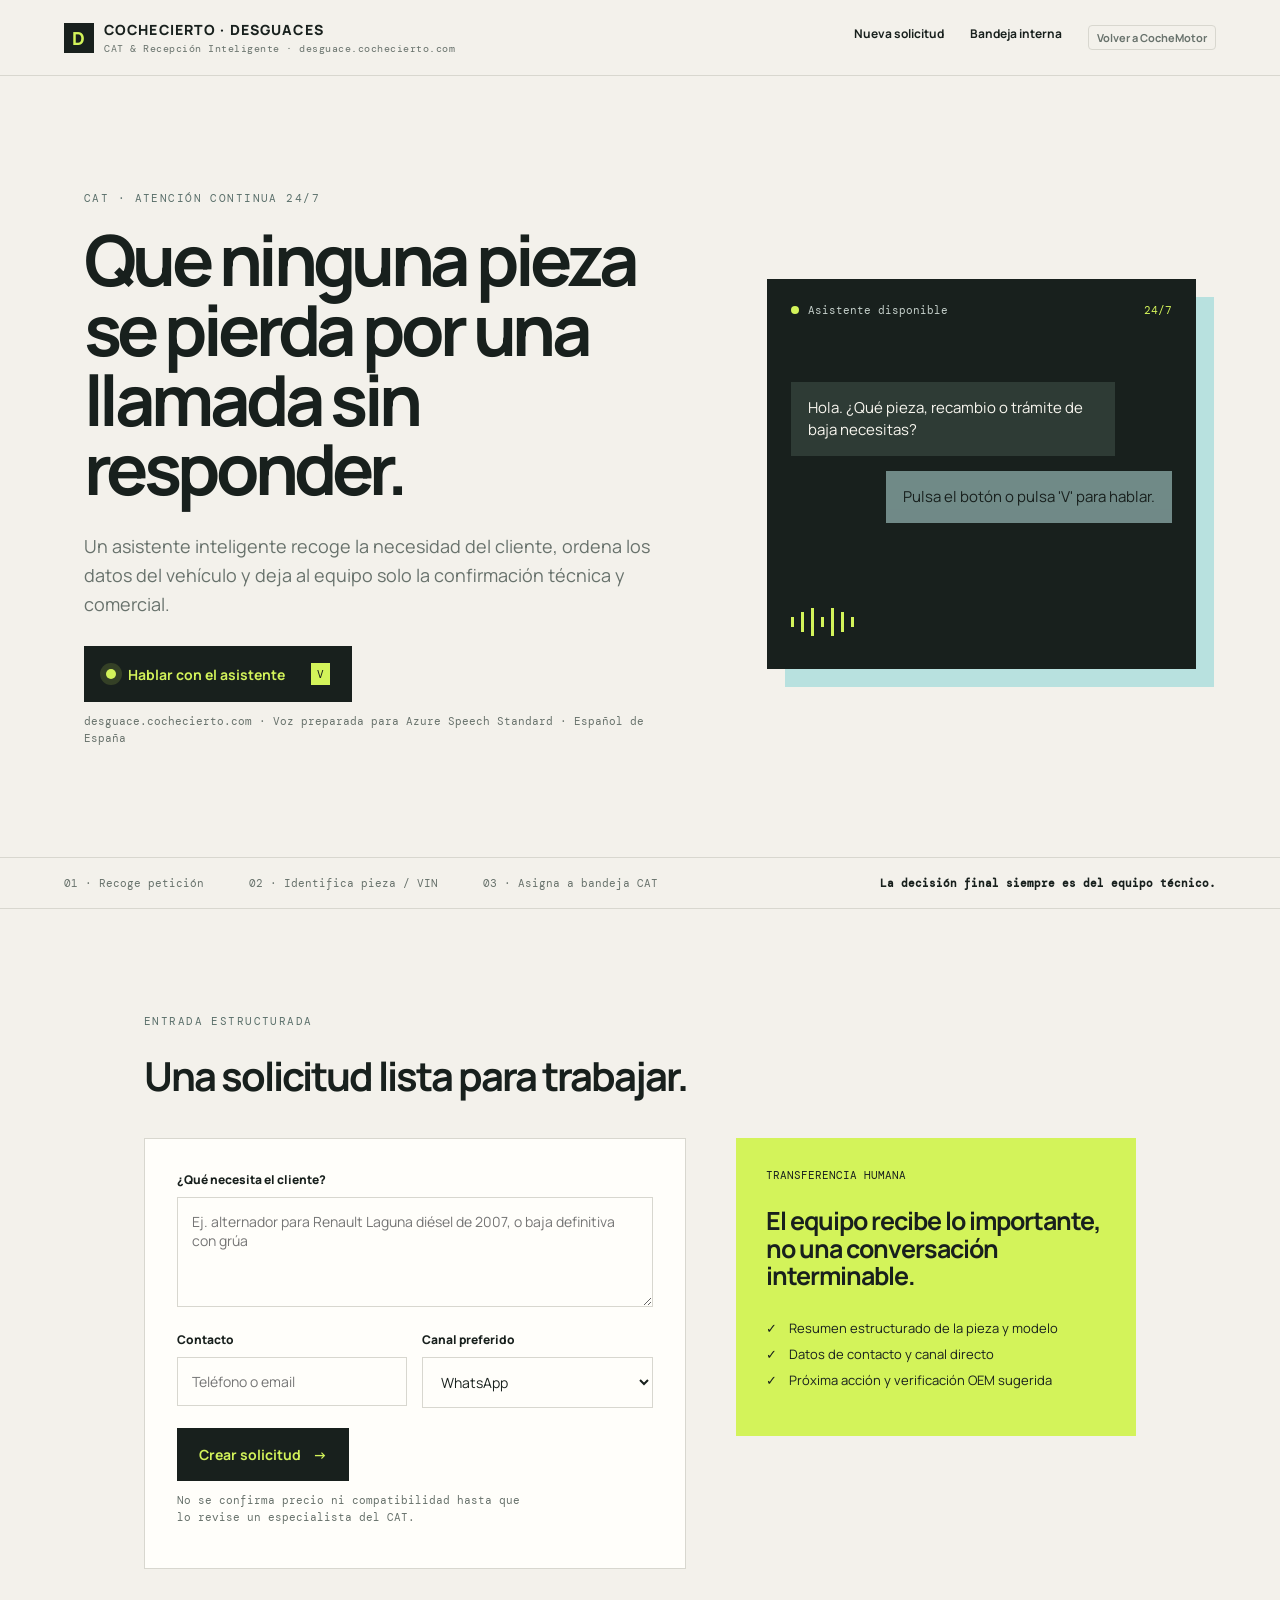
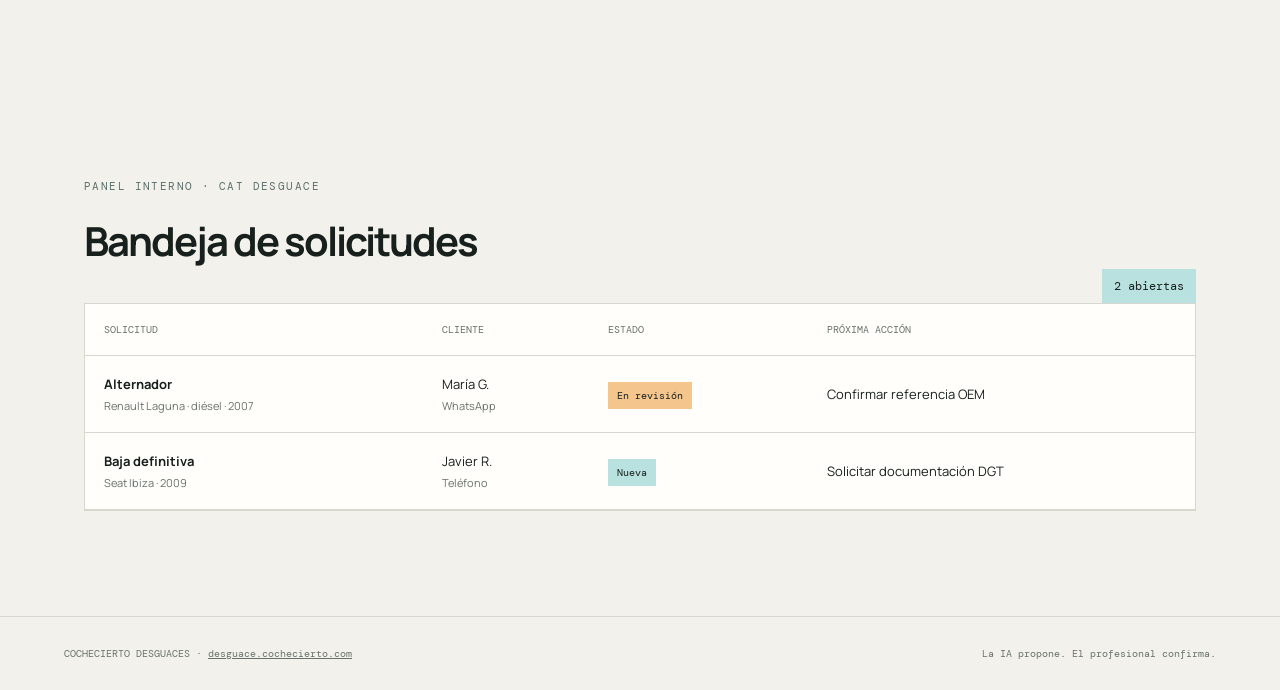
==== index.html @ da2e0e83 "feat: initial commit with desguace.cochecierto.com setup, launcher and Hostinger deploy action" ====
<!doctype html>
<html lang="es">
<head>
  <meta charset="UTF-8" />
  <meta name="viewport" content="width=device-width, initial-scale=1.0" />
  <meta name="description" content="CocheCierto Desguaces · Centro Autorizado de Tratamiento (CAT) y recepción inteligente de solicitudes de recambios, tasaciones y bajas definitivas en España." />
  <title>CocheCierto Desguaces · CAT & Recepción Inteligente</title>
  <link rel="stylesheet" href="styles.css" />
</head>
<body>
  <header class="topbar">
    <a class="brand" href="#inicio">
      <span class="brand-mark">D</span>
      <span>COCHECIERTO · DESGUACES<span class="brand-sub">CAT & Recepción Inteligente · desguace.cochecierto.com</span></span>
    </a>
    <nav>
      <a href="#solicitud">Nueva solicitud</a>
      <a href="#bandeja">Bandeja interna</a>
      <a href="http://localhost:8000" target="_blank" style="color:var(--muted); font-size:11px; padding: 4px 8px; border: 1px solid var(--line); border-radius: 4px;">Volver a CocheMotor</a>
    </nav>
  </header>
  <main id="inicio">
    <section class="hero">
      <div class="hero-copy">
        <p class="eyebrow">CAT · ATENCIÓN CONTINUA 24/7</p>
        <h1>Que ninguna pieza se pierda por una llamada sin responder.</h1>
        <p class="lede">Un asistente inteligente recoge la necesidad del cliente, ordena los datos del vehículo y deja al equipo solo la confirmación técnica y comercial.</p>
        <button class="voice-button" id="startVoice"><span class="pulse"></span> Hablar con el asistente <kbd>V</kbd></button>
        <p class="microcopy">desguace.cochecierto.com · Voz preparada para Azure Speech Standard · Español de España</p>
      </div>
      <div class="voice-card">
        <div class="card-head">
          <span class="status-dot"></span>
          <span id="voiceStatus">Asistente disponible</span>
          <span class="time">24/7</span>
        </div>
        <div class="transcript" id="transcript">
          <div class="bubble assistant">Hola. ¿Qué pieza, recambio o trámite de baja necesitas?</div>
          <div class="bubble client muted">Pulsa el botón o pulsa 'V' para hablar.</div>
        </div>
        <div class="voice-wave"><i></i><i></i><i></i><i></i><i></i><i></i><i></i></div>
      </div>
    </section>
    <section class="trust-strip">
      <span>01 · Recoge petición</span>
      <span>02 · Identifica pieza / VIN</span>
      <span>03 · Asigna a bandeja CAT</span>
      <strong>La decisión final siempre es del equipo técnico.</strong>
    </section>
    <section class="workspace" id="solicitud">
      <div class="section-heading">
        <p class="eyebrow">Entrada estructurada</p>
        <h2>Una solicitud lista para trabajar.</h2>
      </div>
      <div class="request-layout">
        <form class="request-form" id="requestForm">
          <label>¿Qué necesita el cliente?
            <textarea id="need" required placeholder="Ej. alternador para Renault Laguna diésel de 2007, o baja definitiva con grúa"></textarea>
          </label>
          <div class="two-col">
            <label>Contacto
              <input id="contact" required placeholder="Teléfono o email">
            </label>
            <label>Canal preferido
              <select id="channel">
                <option>WhatsApp</option>
                <option>Teléfono</option>
                <option>Email</option>
              </select>
            </label>
          </div>
          <button class="primary" type="submit">Crear solicitud <span>→</span></button>
          <p class="form-note">No se confirma precio ni compatibilidad hasta que lo revise un especialista del CAT.</p>
        </form>
        <aside class="handoff">
          <div class="handoff-label">Transferencia humana</div>
          <h3>El equipo recibe lo importante, no una conversación interminable.</h3>
          <ul>
            <li><span>✓</span> Resumen estructurado de la pieza y modelo</li>
            <li><span>✓</span> Datos de contacto y canal directo</li>
            <li><span>✓</span> Próxima acción y verificación OEM sugerida</li>
          </ul>
        </aside>
      </div>
    </section>
    <section class="inbox" id="bandeja">
      <div class="section-heading inline">
        <div>
          <p class="eyebrow">Panel interno · CAT Desguace</p>
          <h2>Bandeja de solicitudes</h2>
        </div>
        <span class="counter" id="counter">2 abiertas</span>
      </div>
      <div class="table-wrap">
        <table>
          <thead>
            <tr>
              <th>Solicitud</th>
              <th>Cliente</th>
              <th>Estado</th>
              <th>Próxima acción</th>
            </tr>
          </thead>
          <tbody id="inboxBody">
            <tr>
              <td><strong>Alternador</strong><small>Renault Laguna · diésel · 2007</small></td>
              <td>María G.<small>WhatsApp</small></td>
              <td><span class="badge warm">En revisión</span></td>
              <td>Confirmar referencia OEM</td>
            </tr>
            <tr>
              <td><strong>Baja definitiva</strong><small>Seat Ibiza · 2009</small></td>
              <td>Javier R.<small>Teléfono</small></td>
              <td><span class="badge blue">Nueva</span></td>
              <td>Solicitar documentación DGT</td>
            </tr>
          </tbody>
        </table>
      </div>
    </section>
  </main>
  <footer>
    <span>COCHECIERTO DESGUACES · <a href="https://desguace.cochecierto.com/" target="_blank" style="text-decoration: underline;">desguace.cochecierto.com</a></span>
    <span>La IA propone. El profesional confirma.</span>
  </footer>
  <script src="app.js"></script>
</body>
</html>
---- styles.css ----
@import url('https://fonts.googleapis.com/css2?family=DM+Mono:wght@400;500&family=Manrope:wght@400;600;700;800&display=swap');
:root{--ink:#18201d;--muted:#68726c;--paper:#f3f1eb;--panel:#fffefa;--line:#d8d7cf;--acid:#d3f35a;--blue:#b8e1df;--warm:#f4c58c}*{box-sizing:border-box}html{scroll-behavior:smooth}body{margin:0;background:var(--paper);color:var(--ink);font-family:Manrope,Arial,sans-serif}a{color:inherit;text-decoration:none}.topbar{height:76px;border-bottom:1px solid var(--line);display:flex;align-items:center;justify-content:space-between;padding:0 clamp(20px,5vw,76px);background:rgba(243,241,235,.9)}.brand{display:flex;align-items:center;gap:10px;font-weight:800;letter-spacing:.08em;font-size:14px}.brand-mark{background:var(--ink);color:var(--acid);width:30px;height:30px;display:grid;place-items:center;font-size:18px}.brand-sub{display:block;font:10px 'DM Mono',monospace;letter-spacing:.05em;color:var(--muted);margin-top:3px}.topbar nav{display:flex;gap:26px;font-size:12px;font-weight:700}.hero{max-width:1240px;margin:auto;padding:clamp(60px,9vw,125px) 5vw 100px;display:grid;grid-template-columns:1.15fr .85fr;gap:8vw;align-items:center}.eyebrow{font:11px 'DM Mono',monospace;text-transform:uppercase;letter-spacing:.13em;color:#5b706b;margin:0 0 20px}.hero h1{font-size:clamp(40px,5.5vw,78px);line-height:.99;letter-spacing:-.065em;margin:0;max-width:760px}.lede{color:var(--muted);font-size:18px;line-height:1.6;max-width:600px;margin:28px 0}.voice-button,.primary{border:0;background:var(--ink);color:var(--acid);padding:17px 22px;font:700 14px Manrope;cursor:pointer;display:inline-flex;align-items:center;gap:12px}.voice-button:hover,.primary:hover{background:#303c37}.voice-button kbd{font:11px 'DM Mono';color:var(--ink);background:var(--acid);padding:4px 6px;margin-left:14px}.pulse{width:10px;height:10px;background:var(--acid);border-radius:50%;box-shadow:0 0 0 6px rgba(211,243,90,.15)}.microcopy,.form-note{font:11px 'DM Mono';color:var(--muted);line-height:1.5}.voice-card{background:var(--ink);color:#f8f6ef;padding:24px;min-height:390px;box-shadow:18px 18px 0 var(--blue)}.card-head{display:flex;align-items:center;gap:9px;font:11px 'DM Mono';color:#c3cec9}.status-dot{width:8px;height:8px;background:var(--acid);border-radius:50%}.time{margin-left:auto;color:var(--acid)}.transcript{margin-top:65px;display:flex;flex-direction:column;gap:15px}.bubble{padding:15px 17px;line-height:1.45;font-size:15px;max-width:85%}.assistant{background:#2e3b35}.client{background:var(--blue);color:var(--ink);align-self:flex-end}.muted{opacity:.55}.voice-wave{margin-top:85px;display:flex;gap:7px;align-items:center;height:28px}.voice-wave i{display:block;width:3px;background:var(--acid);height:10px}.voice-wave i:nth-child(2),.voice-wave i:nth-child(6){height:20px}.voice-wave i:nth-child(3),.voice-wave i:nth-child(5){height:28px}.trust-strip{border-block:1px solid var(--line);padding:18px 5vw;display:flex;gap:45px;align-items:center;font:11px 'DM Mono';color:var(--muted)}.trust-strip strong{margin-left:auto;color:var(--ink)}.workspace,.inbox{max-width:1120px;margin:auto;padding:105px 5vw}.section-heading h2{font-size:40px;letter-spacing:-.05em;margin:0 0 35px}.request-layout{display:grid;grid-template-columns:1.15fr .85fr;gap:50px}.request-form{background:var(--panel);padding:32px;border:1px solid var(--line)}label{display:block;font-size:12px;font-weight:800;margin-bottom:20px}textarea,input,select{width:100%;border:1px solid var(--line);background:transparent;padding:14px;margin-top:9px;font:14px Manrope;color:var(--ink)}textarea{height:110px;resize:vertical}.two-col{display:grid;grid-template-columns:1fr 1fr;gap:15px}.form-note{max-width:360px}.handoff{padding:30px;background:var(--acid);align-self:start}.handoff-label{font:11px 'DM Mono';text-transform:uppercase}.handoff h3{font-size:25px;line-height:1.1;letter-spacing:-.04em}.handoff ul{list-style:none;padding:0;line-height:2;font-size:13px}.handoff li span{margin-right:9px}.inbox{max-width:1240px}.section-heading.inline{display:flex;justify-content:space-between;align-items:end}.counter{font:12px 'DM Mono';padding:9px 12px;background:var(--blue)}.table-wrap{overflow:auto;background:var(--panel);border:1px solid var(--line)}table{width:100%;border-collapse:collapse;text-align:left;font-size:13px;min-width:700px}th,td{padding:19px;border-bottom:1px solid var(--line)}th{font:10px 'DM Mono';text-transform:uppercase;color:var(--muted)}td small{display:block;color:var(--muted);font-size:11px;margin-top:5px}.badge{font:10px 'DM Mono';padding:7px 9px}.warm{background:var(--warm)}.blue{background:var(--blue)}footer{display:flex;justify-content:space-between;padding:30px 5vw;border-top:1px solid var(--line);font:10px 'DM Mono';color:var(--muted)}
@media(max-width:800px){.topbar nav{display:none}.hero,.request-layout{grid-template-columns:1fr}.hero{padding-top:65px}.voice-card{box-shadow:10px 10px 0 var(--blue)}.trust-strip{gap:15px;flex-wrap:wrap}.trust-strip strong{width:100%;margin-left:0}.two-col{grid-template-columns:1fr}.section-heading h2{font-size:34px}footer{display:block;line-height:2}}
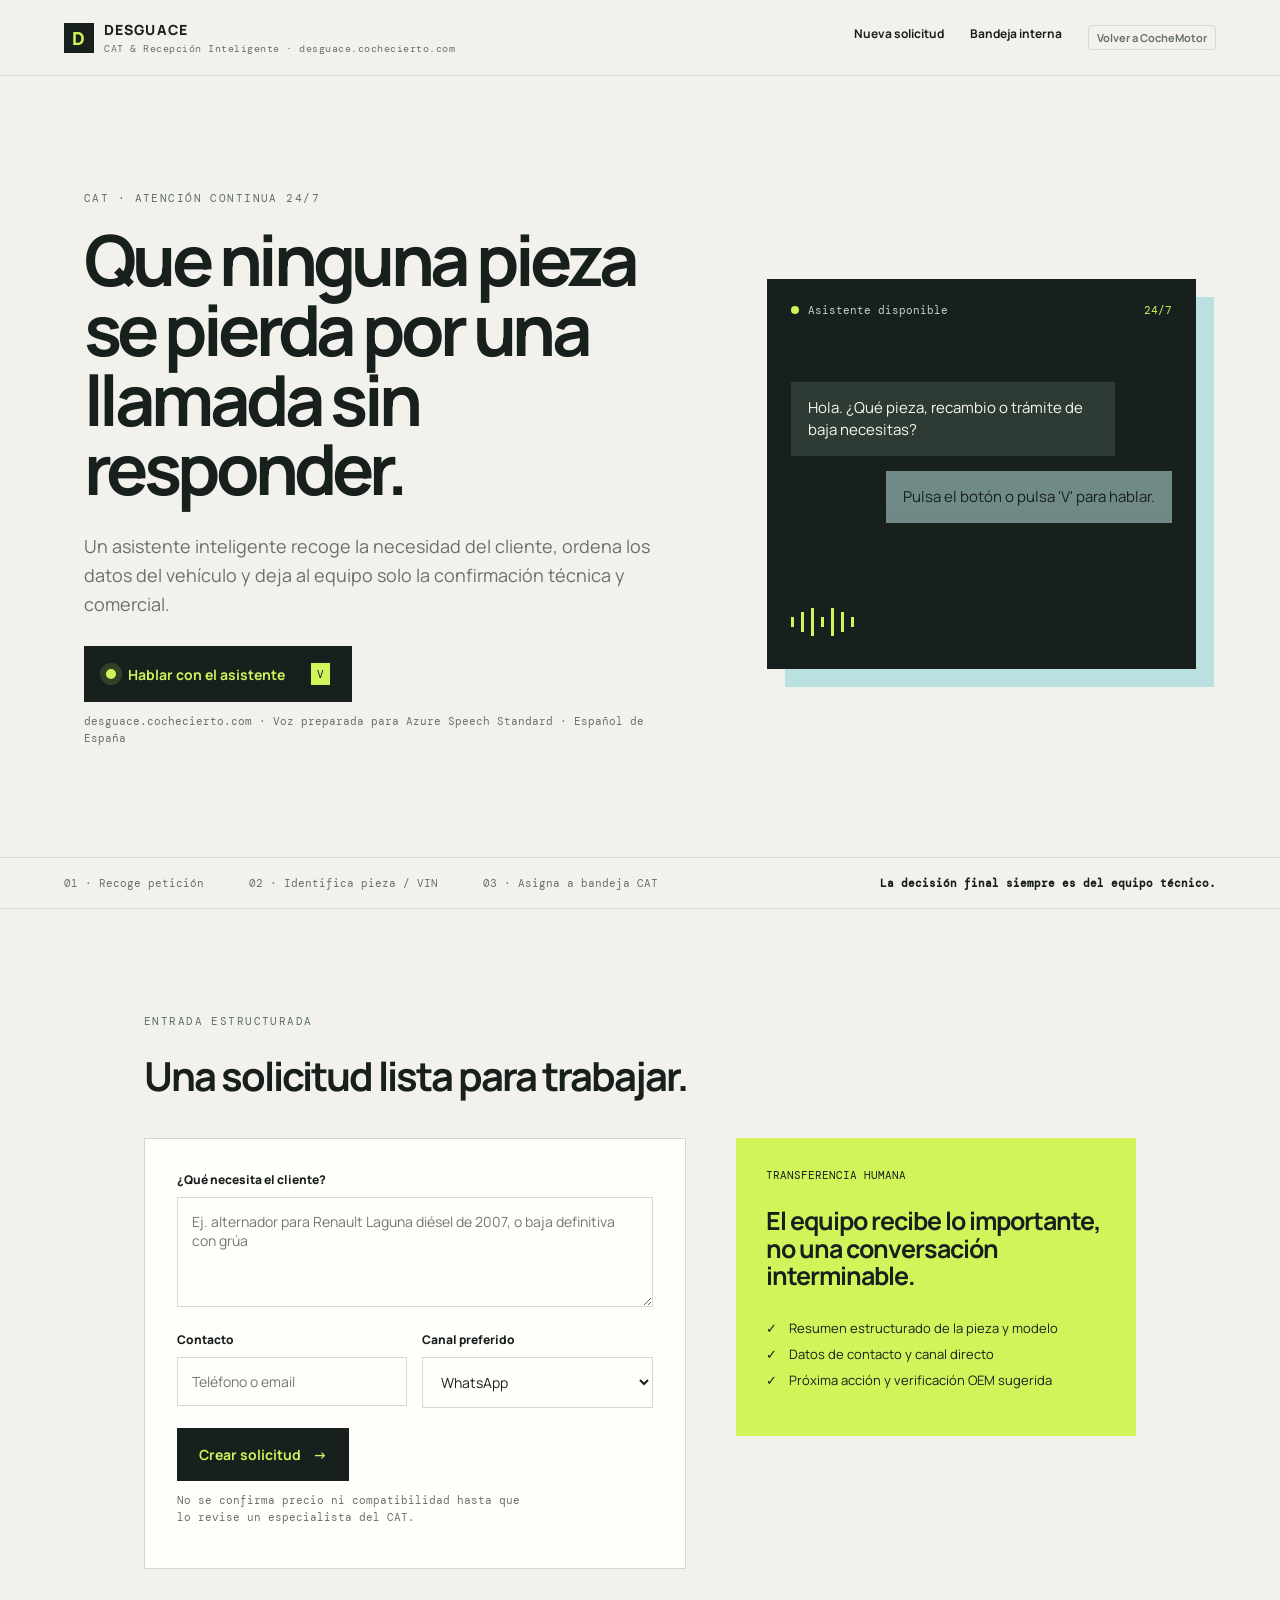
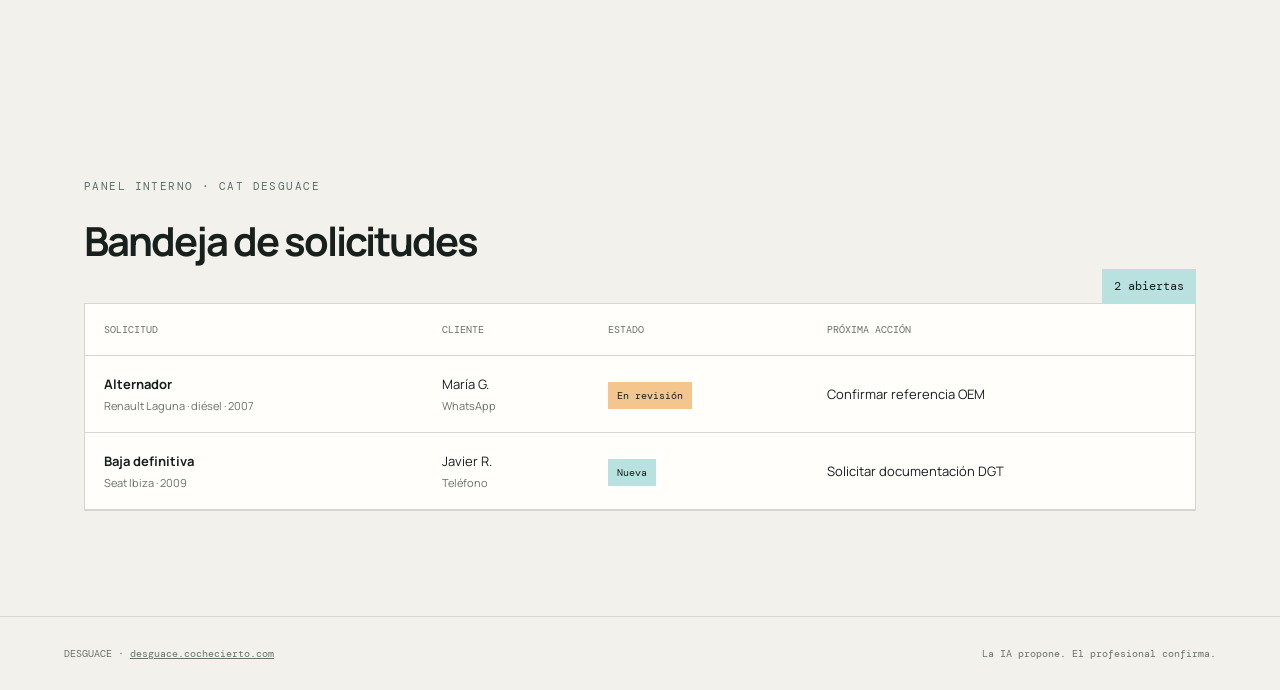
==== commit fed70be1: "chore: polish metadata and instructions for desguace.cochecierto.com" ====
--- a/index.html
+++ b/index.html
@@ -3,15 +3,15 @@
 <head>
   <meta charset="UTF-8" />
   <meta name="viewport" content="width=device-width, initial-scale=1.0" />
-  <meta name="description" content="CocheCierto Desguaces · Centro Autorizado de Tratamiento (CAT) y recepción inteligente de solicitudes de recambios, tasaciones y bajas definitivas en España." />
-  <title>CocheCierto Desguaces · CAT & Recepción Inteligente</title>
+  <meta name="description" content="DESGUACE · Centro Autorizado de Tratamiento (CAT) y recepción inteligente de solicitudes de recambios, tasaciones y bajas definitivas en España." />
+  <title>DESGUACE · CAT & Recepción Inteligente</title>
   <link rel="stylesheet" href="styles.css" />
 </head>
 <body>
   <header class="topbar">
     <a class="brand" href="#inicio">
       <span class="brand-mark">D</span>
-      <span>COCHECIERTO · DESGUACES<span class="brand-sub">CAT & Recepción Inteligente · desguace.cochecierto.com</span></span>
+      <span>DESGUACE<span class="brand-sub">CAT & Recepción Inteligente · desguace.cochecierto.com</span></span>
     </a>
     <nav>
       <a href="#solicitud">Nueva solicitud</a>
@@ -120,7 +120,7 @@
     </section>
   </main>
   <footer>
-    <span>COCHECIERTO DESGUACES · <a href="https://desguace.cochecierto.com/" target="_blank" style="text-decoration: underline;">desguace.cochecierto.com</a></span>
+    <span>DESGUACE · <a href="https://desguace.cochecierto.com/" target="_blank" style="text-decoration: underline;">desguace.cochecierto.com</a></span>
     <span>La IA propone. El profesional confirma.</span>
   </footer>
   <script src="app.js"></script>
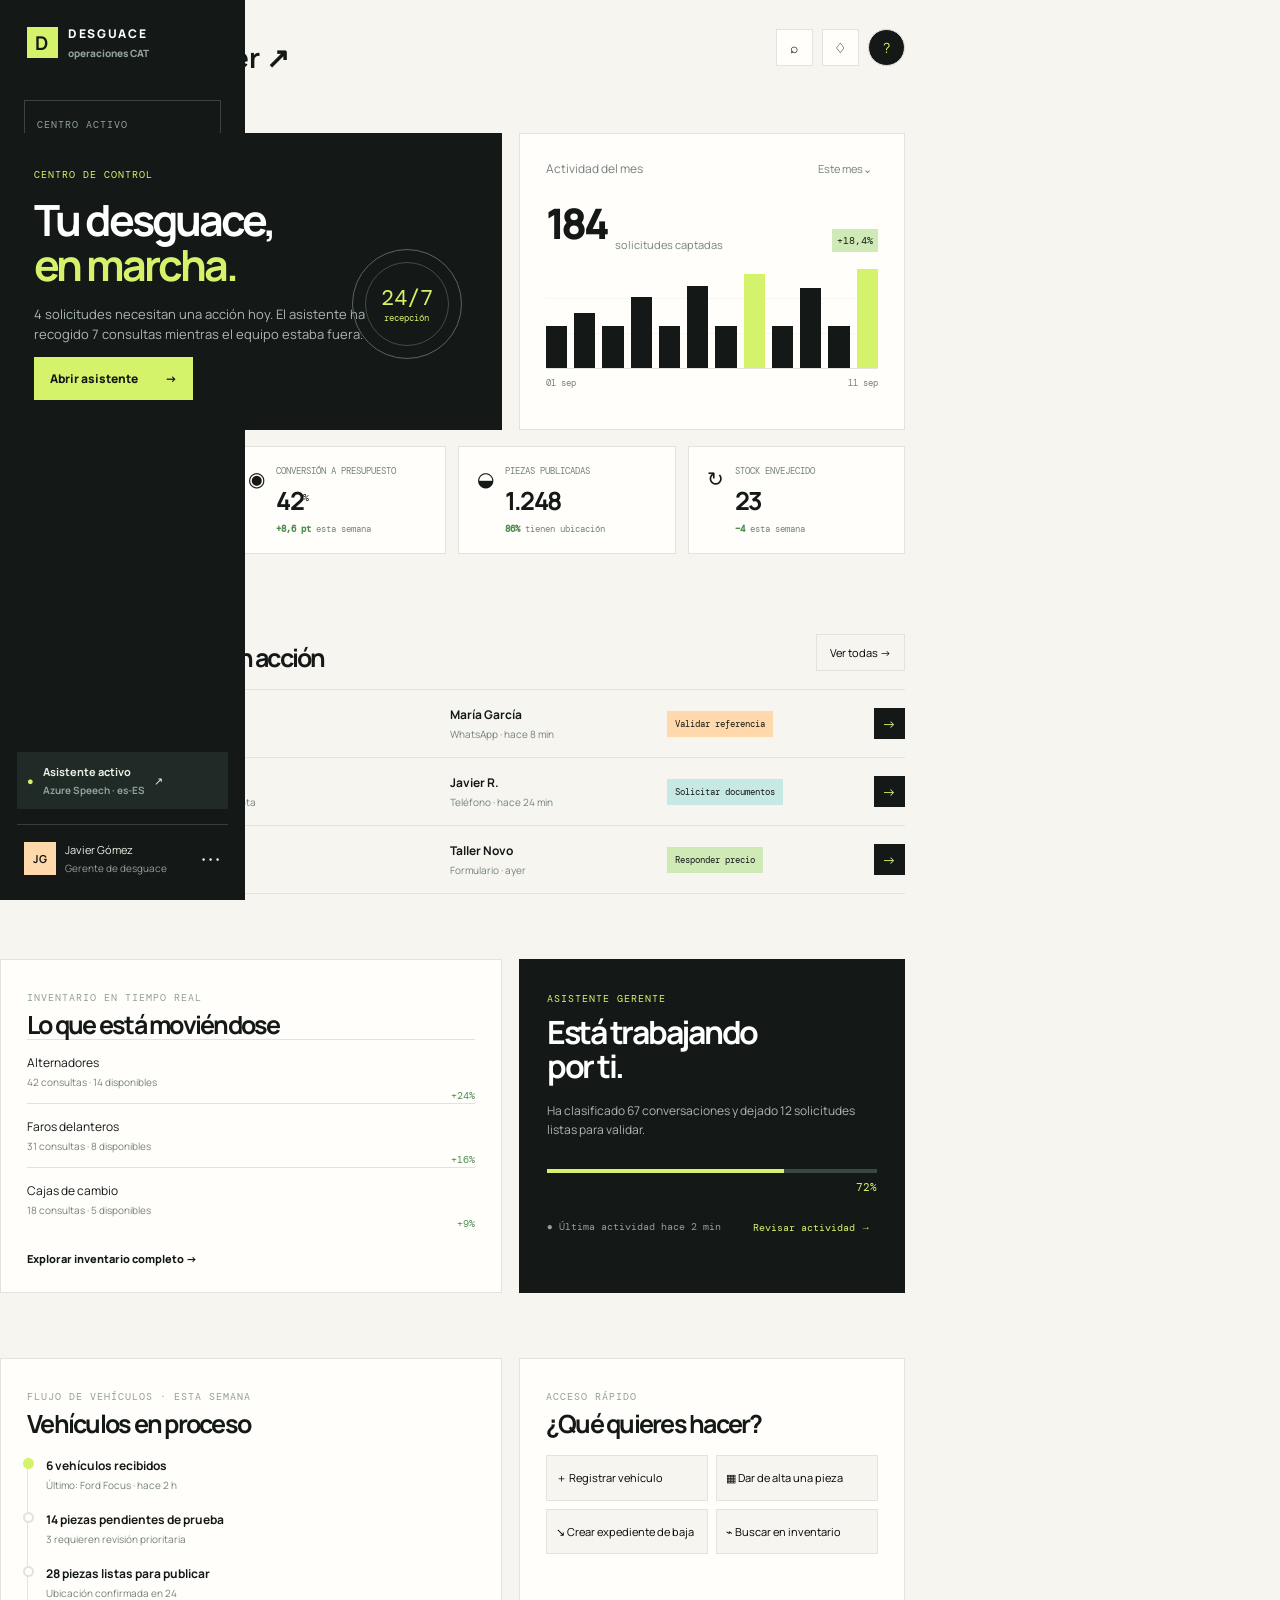
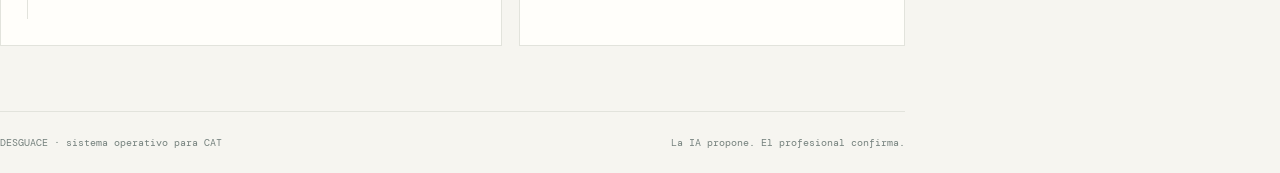
==== commit c4cba0d6: "feat: separate public desguace website from operations SaaS" ====
--- a/index.html
+++ b/index.html
@@ -1,128 +1,14 @@
 <!doctype html>
 <html lang="es">
 <head>
-  <meta charset="UTF-8" />
-  <meta name="viewport" content="width=device-width, initial-scale=1.0" />
-  <meta name="description" content="DESGUACE · Centro Autorizado de Tratamiento (CAT) y recepción inteligente de solicitudes de recambios, tasaciones y bajas definitivas en España." />
-  <title>DESGUACE · CAT & Recepción Inteligente</title>
-  <link rel="stylesheet" href="styles.css" />
+  <meta charset="UTF-8"><meta name="viewport" content="width=device-width,initial-scale=1"><meta name="description" content="DESGUACE: piezas, bajas y atención inteligente para CAT."><title>DESGUACE · Operaciones CAT</title><link rel="stylesheet" href="styles.css?v=20260911-2">
 </head>
 <body>
-  <header class="topbar">
-    <a class="brand" href="#inicio">
-      <span class="brand-mark">D</span>
-      <span>DESGUACE<span class="brand-sub">CAT & Recepción Inteligente · desguace.cochecierto.com</span></span>
-    </a>
-    <nav>
-      <a href="#solicitud">Nueva solicitud</a>
-      <a href="#bandeja">Bandeja interna</a>
-      <a href="http://localhost:8000" target="_blank" style="color:var(--muted); font-size:11px; padding: 4px 8px; border: 1px solid var(--line); border-radius: 4px;">Volver a CocheMotor</a>
-    </nav>
-  </header>
-  <main id="inicio">
-    <section class="hero">
-      <div class="hero-copy">
-        <p class="eyebrow">CAT · ATENCIÓN CONTINUA 24/7</p>
-        <h1>Que ninguna pieza se pierda por una llamada sin responder.</h1>
-        <p class="lede">Un asistente inteligente recoge la necesidad del cliente, ordena los datos del vehículo y deja al equipo solo la confirmación técnica y comercial.</p>
-        <button class="voice-button" id="startVoice"><span class="pulse"></span> Hablar con el asistente <kbd>V</kbd></button>
-        <p class="microcopy">desguace.cochecierto.com · Voz preparada para Azure Speech Standard · Español de España</p>
-      </div>
-      <div class="voice-card">
-        <div class="card-head">
-          <span class="status-dot"></span>
-          <span id="voiceStatus">Asistente disponible</span>
-          <span class="time">24/7</span>
-        </div>
-        <div class="transcript" id="transcript">
-          <div class="bubble assistant">Hola. ¿Qué pieza, recambio o trámite de baja necesitas?</div>
-          <div class="bubble client muted">Pulsa el botón o pulsa 'V' para hablar.</div>
-        </div>
-        <div class="voice-wave"><i></i><i></i><i></i><i></i><i></i><i></i><i></i></div>
-      </div>
-    </section>
-    <section class="trust-strip">
-      <span>01 · Recoge petición</span>
-      <span>02 · Identifica pieza / VIN</span>
-      <span>03 · Asigna a bandeja CAT</span>
-      <strong>La decisión final siempre es del equipo técnico.</strong>
-    </section>
-    <section class="workspace" id="solicitud">
-      <div class="section-heading">
-        <p class="eyebrow">Entrada estructurada</p>
-        <h2>Una solicitud lista para trabajar.</h2>
-      </div>
-      <div class="request-layout">
-        <form class="request-form" id="requestForm">
-          <label>¿Qué necesita el cliente?
-            <textarea id="need" required placeholder="Ej. alternador para Renault Laguna diésel de 2007, o baja definitiva con grúa"></textarea>
-          </label>
-          <div class="two-col">
-            <label>Contacto
-              <input id="contact" required placeholder="Teléfono o email">
-            </label>
-            <label>Canal preferido
-              <select id="channel">
-                <option>WhatsApp</option>
-                <option>Teléfono</option>
-                <option>Email</option>
-              </select>
-            </label>
-          </div>
-          <button class="primary" type="submit">Crear solicitud <span>→</span></button>
-          <p class="form-note">No se confirma precio ni compatibilidad hasta que lo revise un especialista del CAT.</p>
-        </form>
-        <aside class="handoff">
-          <div class="handoff-label">Transferencia humana</div>
-          <h3>El equipo recibe lo importante, no una conversación interminable.</h3>
-          <ul>
-            <li><span>✓</span> Resumen estructurado de la pieza y modelo</li>
-            <li><span>✓</span> Datos de contacto y canal directo</li>
-            <li><span>✓</span> Próxima acción y verificación OEM sugerida</li>
-          </ul>
-        </aside>
-      </div>
-    </section>
-    <section class="inbox" id="bandeja">
-      <div class="section-heading inline">
-        <div>
-          <p class="eyebrow">Panel interno · CAT Desguace</p>
-          <h2>Bandeja de solicitudes</h2>
-        </div>
-        <span class="counter" id="counter">2 abiertas</span>
-      </div>
-      <div class="table-wrap">
-        <table>
-          <thead>
-            <tr>
-              <th>Solicitud</th>
-              <th>Cliente</th>
-              <th>Estado</th>
-              <th>Próxima acción</th>
-            </tr>
-          </thead>
-          <tbody id="inboxBody">
-            <tr>
-              <td><strong>Alternador</strong><small>Renault Laguna · diésel · 2007</small></td>
-              <td>María G.<small>WhatsApp</small></td>
-              <td><span class="badge warm">En revisión</span></td>
-              <td>Confirmar referencia OEM</td>
-            </tr>
-            <tr>
-              <td><strong>Baja definitiva</strong><small>Seat Ibiza · 2009</small></td>
-              <td>Javier R.<small>Teléfono</small></td>
-              <td><span class="badge blue">Nueva</span></td>
-              <td>Solicitar documentación DGT</td>
-            </tr>
-          </tbody>
-        </table>
-      </div>
-    </section>
-  </main>
-  <footer>
-    <span>DESGUACE · <a href="https://desguace.cochecierto.com/" target="_blank" style="text-decoration: underline;">desguace.cochecierto.com</a></span>
-    <span>La IA propone. El profesional confirma.</span>
-  </footer>
-  <script src="app.js"></script>
-</body>
-</html>
+<div class="shell"><aside class="side"><a class="brand" href="#inicio"><b>D</b><span>DESGUACE<small>operaciones CAT</small></span></a><div class="switch"><small>CENTRO ACTIVO</small><strong>Gómez Alén⌄</strong><em>CAT · Ourense · conectado</em></div><nav><small>OPERATIVA</small><a class="selected" href="#inicio">⌂ Resumen <kbd>⌘1</kbd></a><a href="#solicitudes">✦ Solicitudes <i>4</i></a><a href="#inventario">▦ Inventario</a><a href="#vehiculos">⌁ Vehículos</a><a href="#bajas">↘ Bajas y retiradas</a><small>CONTROL</small><a href="#analitica">◒ Analítica</a><a href="#equipo">◎ Equipo</a></nav><div class="side-foot"><div class="ai"><span>●</span><b>Asistente activo<small>Azure Speech · es-ES</small></b>↗</div><div class="user"><b>JG</b><span>Javier Gómez<small>Gerente de desguace</small></span>•••</div></div></aside>
+<main id="inicio"><header><button class="hamb" id="hamb">☰</button><div><small class="date">MARTES, 11 DE SEPTIEMBRE DE 2026</small><h1>Buenos días, Javier <span>↗</span></h1></div><div class="tools"><button>⌕</button><button>♢</button><button>?</button></div></header>
+<section class="hero-grid"><article class="hero"><small>CENTRO DE CONTROL</small><h2>Tu desguace,<br><em>en marcha.</em></h2><p>4 solicitudes necesitan una acción hoy. El asistente ha recogido 7 consultas mientras el equipo estaba fuera.</p><button class="lime" id="openAssistant">Abrir asistente <span>→</span></button><div class="ring"><strong>24/7</strong><small>recepción</small></div></article><article class="chart-card"><div class="card-title">Actividad del mes <button>Este mes⌄</button></div><div class="big-number">184 <small>solicitudes captadas</small><b>+18,4%</b></div><div class="chart"><i></i><i></i><i></i><i></i><i></i><i></i><i></i><i></i><i></i><i></i><i></i><i></i></div><div class="labels">01 sep <span>11 sep</span></div></article></section>
+<section class="kpis"><article>↗<div><small>TIEMPO DE RESPUESTA</small><strong>18 <sup>min</sup></strong><p><b>−32%</b> vs. mes anterior</p></div></article><article>◉<div><small>CONVERSIÓN A PRESUPUESTO</small><strong>42<sup>%</sup></strong><p><b>+8,6 pt</b> esta semana</p></div></article><article>◒<div><small>PIEZAS PUBLICADAS</small><strong>1.248</strong><p><b>86%</b> tienen ubicación</p></div></article><article>↻<div><small>STOCK ENVEJECIDO</small><strong>23</strong><p><b>−4</b> esta semana</p></div></article></section>
+<section class="section" id="solicitudes"><div class="section-head"><div><small>BANDEJA INTELIGENTE</small><h2>Solicitudes que esperan acción</h2></div><button class="outline">Ver todas →</button></div><div class="requests"><article><span class="icon orange">A</span><div><strong>Alternador</strong><small>Renault Laguna · diésel · 2007</small></div><div class="person"><strong>María García</strong><small>WhatsApp · hace 8 min</small></div><label class="tag orange">Validar referencia</label><button class="arrow">→</button></article><article><span class="icon blue">↘</span><div><strong>Retirada y baja definitiva</strong><small>Seat Ibiza · 2009 · documentación incompleta</small></div><div class="person"><strong>Javier R.</strong><small>Teléfono · hace 24 min</small></div><label class="tag blue">Solicitar documentos</label><button class="arrow">→</button></article><article><span class="icon green">M</span><div><strong>Motor completo</strong><small>Volkswagen Golf · gasolina · 2013</small></div><div class="person"><strong>Taller Novo</strong><small>Formulario · ayer</small></div><label class="tag green">Responder precio</label><button class="arrow">→</button></article></div></section>
+<section class="two" id="inventario"><article class="panel"><small>INVENTARIO EN TIEMPO REAL</small><h2>Lo que está moviéndose</h2><p>Alternadores <span>42 consultas · 14 disponibles</span><b>+24%</b></p><p>Faros delanteros <span>31 consultas · 8 disponibles</span><b>+16%</b></p><p>Cajas de cambio <span>18 consultas · 5 disponibles</span><b>+9%</b></p><a>Explorar inventario completo →</a></article><article class="assistant" id="equipo"><small>ASISTENTE GERENTE</small><h2>Está trabajando<br>por ti.</h2><p>Ha clasificado 67 conversaciones y dejado 12 solicitudes listas para validar.</p><div class="progress"><b></b></div><strong>72%</strong><footer>● Última actividad hace 2 min <button id="openAssistant2">Revisar actividad →</button></footer></article></section>
+<section class="two"><article class="panel" id="vehiculos"><small>FLUJO DE VEHÍCULOS · ESTA SEMANA</small><h2>Vehículos en proceso</h2><ul><li><b>6 vehículos recibidos</b><small>Último: Ford Focus · hace 2 h</small></li><li><b>14 piezas pendientes de prueba</b><small>3 requieren revisión prioritaria</small></li><li><b>28 piezas listas para publicar</b><small>Ubicación confirmada en 24</small></li></ul></article><article class="panel" id="bajas"><small>ACCESO RÁPIDO</small><h2>¿Qué quieres hacer?</h2><div class="actions"><button>＋ Registrar vehículo</button><button>▦ Dar de alta una pieza</button><button>↘ Crear expediente de baja</button><button>⌁ Buscar en inventario</button></div></article></section><footer class="bottom">DESGUACE · sistema operativo para CAT <span>La IA propone. El profesional confirma.</span></footer></main></div>
+<dialog id="assistant"><header><small>RECEPCIÓN INTELIGENTE</small><h2>¿Qué necesita tu cliente?</h2><button id="close">×</button></header><div class="dialog-body"><div class="voice"><b>✦</b><strong id="voiceText">Listo para escuchar</strong><small>Voz en español de España · Azure Speech Standard</small></div><div class="prompts"><button>Necesito una pieza</button><button>Quiero dar de baja un coche</button><button>Soy un taller</button></div><label>También puedes escribir la solicitud<textarea id="request" placeholder="Ej. Busco un alternador para un Renault Laguna diésel de 2007"></textarea></label><div class="dialog-foot">La IA recoge los datos y los pasa a una persona del equipo.<button class="lime" id="listen">Empezar a hablar <span>◉</span></button></div></div></dialog><script src="app.js?v=20260911-2"></script></body></html>
--- a/styles.css
+++ b/styles.css
@@ -1,3 +1,2 @@
 @import url('https://fonts.googleapis.com/css2?family=DM+Mono:wght@400;500&family=Manrope:wght@400;600;700;800&display=swap');
-:root{--ink:#18201d;--muted:#68726c;--paper:#f3f1eb;--panel:#fffefa;--line:#d8d7cf;--acid:#d3f35a;--blue:#b8e1df;--warm:#f4c58c}*{box-sizing:border-box}html{scroll-behavior:smooth}body{margin:0;background:var(--paper);color:var(--ink);font-family:Manrope,Arial,sans-serif}a{color:inherit;text-decoration:none}.topbar{height:76px;border-bottom:1px solid var(--line);display:flex;align-items:center;justify-content:space-between;padding:0 clamp(20px,5vw,76px);background:rgba(243,241,235,.9)}.brand{display:flex;align-items:center;gap:10px;font-weight:800;letter-spacing:.08em;font-size:14px}.brand-mark{background:var(--ink);color:var(--acid);width:30px;height:30px;display:grid;place-items:center;font-size:18px}.brand-sub{display:block;font:10px 'DM Mono',monospace;letter-spacing:.05em;color:var(--muted);margin-top:3px}.topbar nav{display:flex;gap:26px;font-size:12px;font-weight:700}.hero{max-width:1240px;margin:auto;padding:clamp(60px,9vw,125px) 5vw 100px;display:grid;grid-template-columns:1.15fr .85fr;gap:8vw;align-items:center}.eyebrow{font:11px 'DM Mono',monospace;text-transform:uppercase;letter-spacing:.13em;color:#5b706b;margin:0 0 20px}.hero h1{font-size:clamp(40px,5.5vw,78px);line-height:.99;letter-spacing:-.065em;margin:0;max-width:760px}.lede{color:var(--muted);font-size:18px;line-height:1.6;max-width:600px;margin:28px 0}.voice-button,.primary{border:0;background:var(--ink);color:var(--acid);padding:17px 22px;font:700 14px Manrope;cursor:pointer;display:inline-flex;align-items:center;gap:12px}.voice-button:hover,.primary:hover{background:#303c37}.voice-button kbd{font:11px 'DM Mono';color:var(--ink);background:var(--acid);padding:4px 6px;margin-left:14px}.pulse{width:10px;height:10px;background:var(--acid);border-radius:50%;box-shadow:0 0 0 6px rgba(211,243,90,.15)}.microcopy,.form-note{font:11px 'DM Mono';color:var(--muted);line-height:1.5}.voice-card{background:var(--ink);color:#f8f6ef;padding:24px;min-height:390px;box-shadow:18px 18px 0 var(--blue)}.card-head{display:flex;align-items:center;gap:9px;font:11px 'DM Mono';color:#c3cec9}.status-dot{width:8px;height:8px;background:var(--acid);border-radius:50%}.time{margin-left:auto;color:var(--acid)}.transcript{margin-top:65px;display:flex;flex-direction:column;gap:15px}.bubble{padding:15px 17px;line-height:1.45;font-size:15px;max-width:85%}.assistant{background:#2e3b35}.client{background:var(--blue);color:var(--ink);align-self:flex-end}.muted{opacity:.55}.voice-wave{margin-top:85px;display:flex;gap:7px;align-items:center;height:28px}.voice-wave i{display:block;width:3px;background:var(--acid);height:10px}.voice-wave i:nth-child(2),.voice-wave i:nth-child(6){height:20px}.voice-wave i:nth-child(3),.voice-wave i:nth-child(5){height:28px}.trust-strip{border-block:1px solid var(--line);padding:18px 5vw;display:flex;gap:45px;align-items:center;font:11px 'DM Mono';color:var(--muted)}.trust-strip strong{margin-left:auto;color:var(--ink)}.workspace,.inbox{max-width:1120px;margin:auto;padding:105px 5vw}.section-heading h2{font-size:40px;letter-spacing:-.05em;margin:0 0 35px}.request-layout{display:grid;grid-template-columns:1.15fr .85fr;gap:50px}.request-form{background:var(--panel);padding:32px;border:1px solid var(--line)}label{display:block;font-size:12px;font-weight:800;margin-bottom:20px}textarea,input,select{width:100%;border:1px solid var(--line);background:transparent;padding:14px;margin-top:9px;font:14px Manrope;color:var(--ink)}textarea{height:110px;resize:vertical}.two-col{display:grid;grid-template-columns:1fr 1fr;gap:15px}.form-note{max-width:360px}.handoff{padding:30px;background:var(--acid);align-self:start}.handoff-label{font:11px 'DM Mono';text-transform:uppercase}.handoff h3{font-size:25px;line-height:1.1;letter-spacing:-.04em}.handoff ul{list-style:none;padding:0;line-height:2;font-size:13px}.handoff li span{margin-right:9px}.inbox{max-width:1240px}.section-heading.inline{display:flex;justify-content:space-between;align-items:end}.counter{font:12px 'DM Mono';padding:9px 12px;background:var(--blue)}.table-wrap{overflow:auto;background:var(--panel);border:1px solid var(--line)}table{width:100%;border-collapse:collapse;text-align:left;font-size:13px;min-width:700px}th,td{padding:19px;border-bottom:1px solid var(--line)}th{font:10px 'DM Mono';text-transform:uppercase;color:var(--muted)}td small{display:block;color:var(--muted);font-size:11px;margin-top:5px}.badge{font:10px 'DM Mono';padding:7px 9px}.warm{background:var(--warm)}.blue{background:var(--blue)}footer{display:flex;justify-content:space-between;padding:30px 5vw;border-top:1px solid var(--line);font:10px 'DM Mono';color:var(--muted)}
-@media(max-width:800px){.topbar nav{display:none}.hero,.request-layout{grid-template-columns:1fr}.hero{padding-top:65px}.voice-card{box-shadow:10px 10px 0 var(--blue)}.trust-strip{gap:15px;flex-wrap:wrap}.trust-strip strong{width:100%;margin-left:0}.two-col{grid-template-columns:1fr}.section-heading h2{font-size:34px}footer{display:block;line-height:2}}
+:root{--ink:#141918;--muted:#75817d;--paper:#f6f5f0;--card:#fffefa;--line:#e2e3dc;--lime:#d5f36a;--blue:#c7e9e5;--orange:#ffd9ab;--green:#cfe9b7}*{box-sizing:border-box}body{margin:0;background:var(--paper);color:var(--ink);font:14px Manrope,Arial,sans-serif}button{cursor:pointer;border:0;font:inherit}a{text-decoration:none;color:inherit}.shell{display:flex}.side{background:var(--ink);color:#eef0e8;width:245px;min-height:100vh;padding:25px 17px;position:fixed;inset:0 auto 0 0;display:flex;flex-direction:column}.brand{display:flex;gap:10px;align-items:center;margin:0 10px 40px;color:white;font-weight:800;letter-spacing:.14em;font-size:12px}.brand b{background:var(--lime);color:var(--ink);font-size:19px;width:31px;height:31px;display:grid;place-items:center}.brand small,.switch em,.side-foot small{display:block;color:#91a099;font-size:10px;letter-spacing:0;margin-top:4px;font-style:normal}.switch{border:1px solid #394640;padding:12px;margin:0 7px 28px}.switch small,nav>small,header .date,.hero>small,.section-head>div>small,.panel>small,.assistant>small,.dialog-body label{font:10px 'DM Mono';letter-spacing:.1em;color:#91a099}.switch strong{display:flex;justify-content:space-between;margin-top:10px;font-size:12px}.nav{display:flex;flex-direction:column;gap:3px}.nav>small{margin:0 10px 7px}.nav>small:not(:first-child){margin-top:25px}.nav a{padding:11px;color:#aeb9b3;font-size:12px}.nav a:hover,.nav .selected{background:#293530;color:var(--lime)}.nav i{float:right;background:#4d5a53;color:var(--lime);font-style:normal;font:10px 'DM Mono';padding:4px 7px}.nav kbd{float:right;font:9px 'DM Mono';color:#728079}.side-foot{margin-top:auto}.ai{display:flex;gap:9px;align-items:center;background:#202b27;padding:12px 10px;margin-bottom:15px;font-size:11px}.ai>span{color:var(--lime)}.user{border-top:1px solid #34403b;padding:17px 7px 0;display:flex;gap:9px;align-items:center;font-size:11px}.user>b{background:var(--orange);color:var(--ink);padding:9px}.user span{flex:1}.main-content{margin-left:245px;width:calc(100% - 245px);max-width:1500px;padding:30px clamp(25px,4vw,65px) 0}header{display:flex;justify-content:space-between;align-items:center;margin-bottom:38px}.topbar h1{font-size:27px;letter-spacing:-.06em;margin:7px 0 0}.topbar h1 span{color:#aab6af}.tools{display:flex;gap:9px}.tools button{width:37px;height:37px;background:var(--card);border:1px solid var(--line)}.tools button:last-child{background:var(--ink);color:var(--lime);border-radius:50%}.hamb{display:none}.hero-grid,.two{display:grid;grid-template-columns:1.3fr 1fr;gap:17px}.hero{min-height:280px;background:var(--ink);color:white;padding:30px 34px;position:relative;overflow:hidden}.hero>small,.assistant>small{color:var(--lime)}h2{font-size:25px;line-height:1.05;letter-spacing:-.07em;margin:10px 0 17px}.hero h2{font-size:43px;margin-top:15px}.hero h2 em{color:var(--lime);font-style:normal}.hero p{max-width:380px;line-height:1.55;color:#acb7b0;font-size:13px}.lime{background:var(--lime);color:var(--ink);font-weight:800;padding:13px 16px;font-size:12px}.lime span{margin-left:25px}.ring{position:absolute;right:8%;bottom:24%;width:110px;height:110px;border:1px solid #59665f;border-radius:50%;display:grid;place-items:center;align-content:center;color:var(--lime)}.ring:before{content:"";position:absolute;inset:12px;border:1px solid #414d47;border-radius:50%}.ring strong,.ring small{z-index:1}.ring strong{font:22px 'DM Mono'}.ring small{font:9px 'DM Mono'}.chart-card,.panel{background:var(--card);border:1px solid var(--line);padding:26px}.card-title{font-size:12px;color:var(--muted)}.card-title button{float:right;background:none;color:var(--muted);font-size:11px}.big-number{display:flex;align-items:end;gap:8px;margin:17px 0 12px;font-size:42px;font-weight:800;letter-spacing:-.08em}.big-number small{font-size:11px;letter-spacing:0;color:var(--muted);font-weight:400}.big-number b{margin-left:auto;background:var(--green);font:10px 'DM Mono';padding:5px;letter-spacing:0}.chart{height:105px;display:flex;gap:7px;align-items:end;border-bottom:1px solid var(--line);background:repeating-linear-gradient(to bottom,transparent 0,transparent 34px,#eff0e9 35px)}.chart i{display:block;flex:1;background:var(--ink);height:40%}.chart i:nth-child(2){height:52%}.chart i:nth-child(4){height:68%}.chart i:nth-child(6){height:78%}.chart i:nth-child(8){height:90%;background:var(--lime)}.chart i:nth-child(10){height:76%}.chart i:nth-child(12){height:95%;background:var(--lime)}.labels{font:9px 'DM Mono';color:var(--muted);margin-top:8px}.labels span{float:right}.kpis{display:grid;grid-template-columns:repeat(4,1fr);gap:12px;margin:16px 0 65px}.kpis article{background:var(--card);border:1px solid var(--line);padding:18px;display:flex;gap:11px;font-size:20px}.kpis article>div{font-size:initial}.kpis small{display:block;color:var(--muted);font:9px 'DM Mono';margin-bottom:6px}.kpis strong{font-size:25px;letter-spacing:-.06em}.kpis sup{font:10px 'DM Mono'}.kpis p{font:9px 'DM Mono';color:var(--muted);margin:5px 0 0}.kpis p b{color:#4f8b51}.section{margin-bottom:65px}.section-head{display:flex;justify-content:space-between;align-items:end;margin-bottom:18px}.section-head h2,.panel h2{margin:7px 0 0}.outline{background:none;border:1px solid var(--line);padding:10px 13px;font-size:11px}.requests{border-top:1px solid var(--line)}.requests article{display:grid;grid-template-columns:35px 2fr 1.05fr 1fr 31px;align-items:center;gap:12px;border-bottom:1px solid var(--line);padding:16px 0}.icon{width:35px;height:35px;display:grid;place-items:center;font-weight:800}.orange{background:var(--orange)}.blue{background:var(--blue)}.green{background:var(--green)}.requests strong,.requests small{display:block}.requests strong{font-size:12px}.requests small,.person small{font-size:10px;color:var(--muted);margin-top:4px}.tag{padding:7px 8px;font:9px 'DM Mono';justify-self:start}.arrow{background:var(--ink);color:var(--lime);width:31px;height:31px}.two{margin-bottom:65px}.panel>p{border-top:1px solid var(--line);padding:14px 0;margin:0;font-size:12px}.panel>p span{display:block;color:var(--muted);font-size:10px;margin-top:4px}.panel>p b{float:right;color:#4f8b51;font:10px 'DM Mono'}.panel>a{display:block;margin-top:20px;font-size:11px;font-weight:800}.assistant{background:var(--ink);color:white;padding:28px;position:relative}.assistant h2{font-size:32px}.assistant p{color:#acb7b0;line-height:1.6;font-size:12px;max-width:330px}.progress{height:4px;background:#3b4841;margin-top:30px}.progress b{display:block;width:72%;height:100%;background:var(--lime)}.assistant>strong{display:block;text-align:right;color:var(--lime);font:11px 'DM Mono';margin-top:7px}.assistant footer{border:0;color:#92a098;font:10px 'DM Mono';padding:19px 0 0;margin-top:7px}.assistant footer button{float:right;background:none;color:var(--lime);font-size:10px}.panel ul{list-style:none;padding:0;margin:20px 0 0}.panel li{border-left:1px solid var(--line);padding:0 0 19px 18px;position:relative;font-size:12px}.panel li:before{content:"";position:absolute;left:-5px;top:1px;width:7px;height:7px;border:2px solid var(--line);border-radius:50%;background:var(--card)}.panel li:first-child:before{background:var(--lime);border-color:var(--lime)}.panel li small{display:block;color:var(--muted);font-size:10px;margin-top:4px}.actions{display:grid;grid-template-columns:1fr 1fr;gap:8px;margin-top:18px}.actions button{background:var(--paper);border:1px solid var(--line);padding:14px 9px;text-align:left;font-size:11px}.bottom{border-top:1px solid var(--line);padding:24px 0;color:var(--muted);font:10px 'DM Mono'}.bottom span{float:right}dialog{border:0;padding:0;width:min(580px,calc(100% - 28px));background:var(--card);box-shadow:0 30px 100px #0005}dialog::backdrop{background:#07100c99}dialog header{background:var(--ink);color:white;margin:0;padding:24px 28px;position:relative;display:block}dialog header small{color:var(--lime);font:10px 'DM Mono'}dialog header h2{margin:8px 0 0}.dialog-body{padding:25px 28px}.close-dialog{position:absolute;right:22px;top:20px;background:none;color:white;font-size:23px}.voice{display:flex;align-items:center;gap:10px;background:var(--paper);padding:15px}.voice>b{background:var(--lime);padding:9px}.voice small{margin-left:auto;color:var(--muted);font-size:10px}.prompts{display:flex;gap:7px;flex-wrap:wrap;margin:18px 0}.prompts button{border:1px solid var(--line);background:none;padding:8px;font-size:10px}.dialog-body textarea{display:block;width:100%;height:80px;margin-top:8px;border:1px solid var(--line);padding:12px;font:12px Manrope}.dialog-foot{border-top:1px solid var(--line);margin-top:20px;padding-top:18px;color:var(--muted);font:10px 'DM Mono';display:flex;align-items:center;gap:15px}.dialog-foot .lime{margin-left:auto}@media(max-width:900px){.side{width:210px}.main-content{margin-left:210px;width:calc(100% - 210px)}.kpis{grid-template-columns:1fr 1fr}.requests article{grid-template-columns:35px 1.5fr 1fr 31px}.requests .tag{grid-column:3}.two{grid-template-columns:1fr}}@media(max-width:650px){.side{transform:translateX(-100%);transition:.2s;z-index:4}.side.open{transform:translateX(0)}.main-content{margin:0;width:100%;padding:18px 16px 0}.hamb{display:block;background:none;font-size:20px;float:left;margin-right:12px}.topbar{justify-content:flex-start}.topbar>div:first-of-type{flex:1}.topbar h1{font-size:21px}.topbar .date{font-size:8px}.tools button{width:31px;height:31px}.tools button:first-child{display:none}.hero-grid{grid-template-columns:1fr}.hero{padding:25px;min-height:310px}.hero h2{font-size:37px}.ring{right:8%;bottom:10%}.kpis{gap:7px;margin-bottom:45px}.kpis article{padding:13px 9px;gap:6px}.kpis strong{font-size:20px}.kpis article{font-size:16px}.requests article{grid-template-columns:35px 1fr 31px}.requests .person{display:none}.requests .tag{grid-column:2;grid-row:2}.section-head h2,.panel h2{font-size:20px}.section-head{align-items:start}.bottom{line-height:2}.bottom span{float:none;display:block}.dialog-foot{display:block}.dialog-foot .lime{margin-top:15px}}
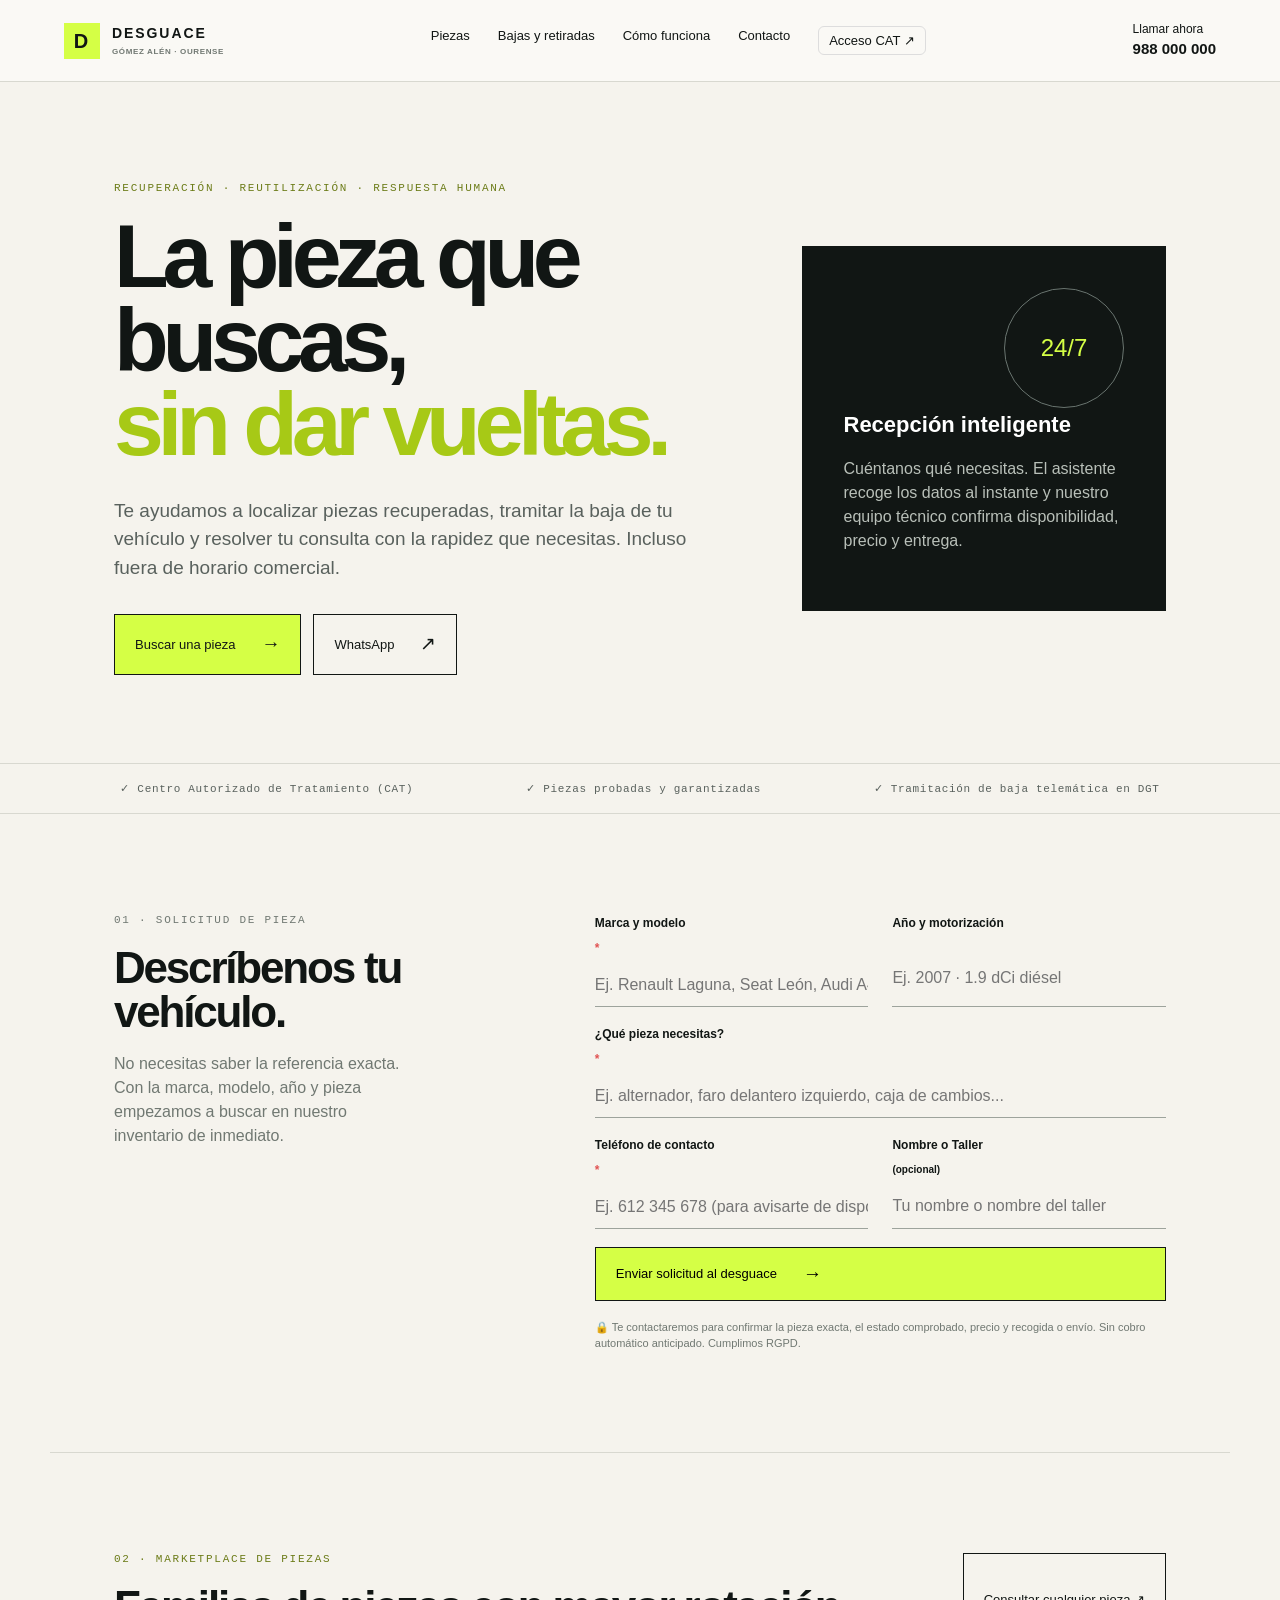
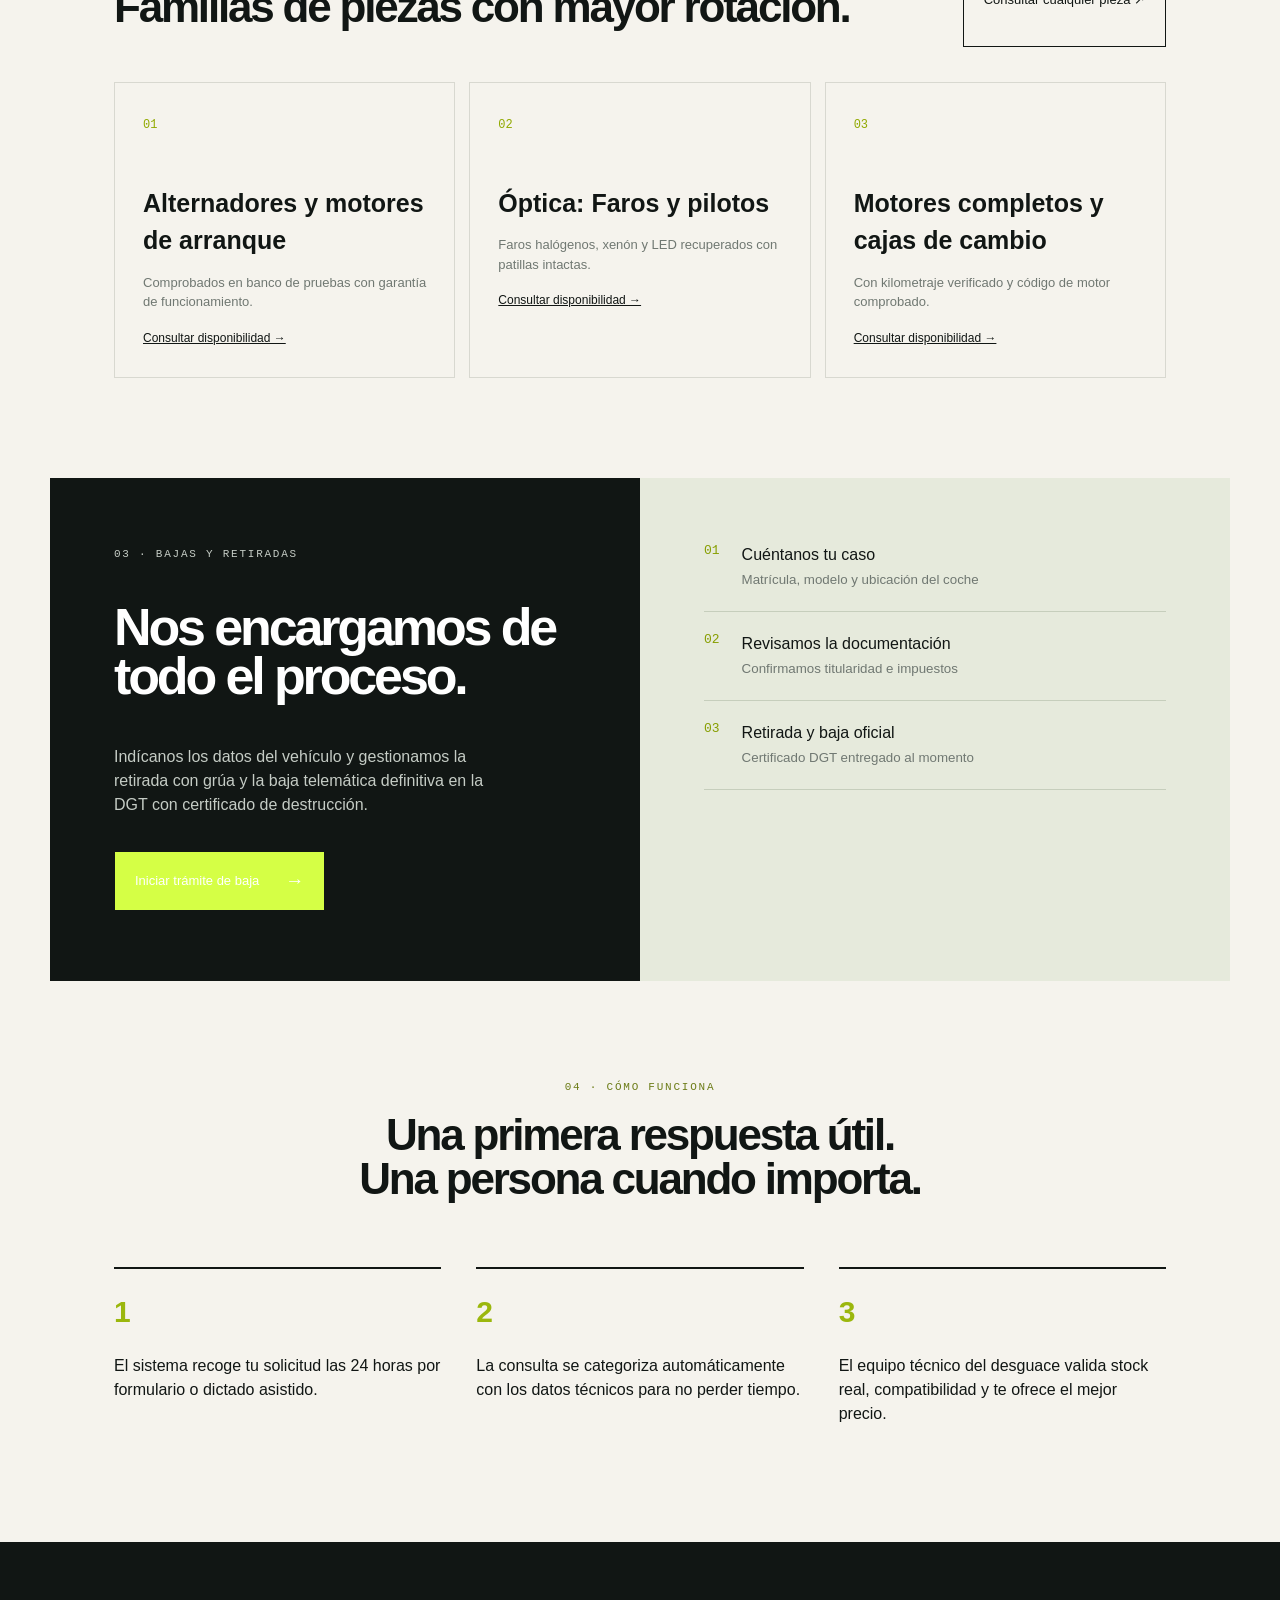
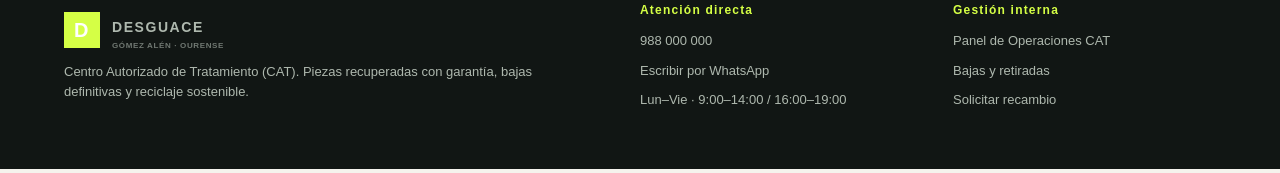
==== commit 2b1dfa23: "feat: reorder routes, connect public request form, dynamic operations panel and Web Speech API" ====
--- a/index.html
+++ b/index.html
@@ -1,14 +1,180 @@
 <!doctype html>
 <html lang="es">
 <head>
-  <meta charset="UTF-8"><meta name="viewport" content="width=device-width,initial-scale=1"><meta name="description" content="DESGUACE: piezas, bajas y atención inteligente para CAT."><title>DESGUACE · Operaciones CAT</title><link rel="stylesheet" href="styles.css?v=20260911-2">
+  <meta charset="utf-8">
+  <meta name="viewport" content="width=device-width,initial-scale=1">
+  <meta name="description" content="Desguace Gómez Alén: piezas recuperadas garantizadas, bajas y retirada gratuita de vehículos con CAT autorizado.">
+  <title>Desguace Gómez Alén · Piezas recuperadas y bajas de vehículos</title>
+  <link rel="stylesheet" href="styles-public.css?v=20260911-2">
 </head>
 <body>
-<div class="shell"><aside class="side"><a class="brand" href="#inicio"><b>D</b><span>DESGUACE<small>operaciones CAT</small></span></a><div class="switch"><small>CENTRO ACTIVO</small><strong>Gómez Alén⌄</strong><em>CAT · Ourense · conectado</em></div><nav><small>OPERATIVA</small><a class="selected" href="#inicio">⌂ Resumen <kbd>⌘1</kbd></a><a href="#solicitudes">✦ Solicitudes <i>4</i></a><a href="#inventario">▦ Inventario</a><a href="#vehiculos">⌁ Vehículos</a><a href="#bajas">↘ Bajas y retiradas</a><small>CONTROL</small><a href="#analitica">◒ Analítica</a><a href="#equipo">◎ Equipo</a></nav><div class="side-foot"><div class="ai"><span>●</span><b>Asistente activo<small>Azure Speech · es-ES</small></b>↗</div><div class="user"><b>JG</b><span>Javier Gómez<small>Gerente de desguace</small></span>•••</div></div></aside>
-<main id="inicio"><header><button class="hamb" id="hamb">☰</button><div><small class="date">MARTES, 11 DE SEPTIEMBRE DE 2026</small><h1>Buenos días, Javier <span>↗</span></h1></div><div class="tools"><button>⌕</button><button>♢</button><button>?</button></div></header>
-<section class="hero-grid"><article class="hero"><small>CENTRO DE CONTROL</small><h2>Tu desguace,<br><em>en marcha.</em></h2><p>4 solicitudes necesitan una acción hoy. El asistente ha recogido 7 consultas mientras el equipo estaba fuera.</p><button class="lime" id="openAssistant">Abrir asistente <span>→</span></button><div class="ring"><strong>24/7</strong><small>recepción</small></div></article><article class="chart-card"><div class="card-title">Actividad del mes <button>Este mes⌄</button></div><div class="big-number">184 <small>solicitudes captadas</small><b>+18,4%</b></div><div class="chart"><i></i><i></i><i></i><i></i><i></i><i></i><i></i><i></i><i></i><i></i><i></i><i></i></div><div class="labels">01 sep <span>11 sep</span></div></article></section>
-<section class="kpis"><article>↗<div><small>TIEMPO DE RESPUESTA</small><strong>18 <sup>min</sup></strong><p><b>−32%</b> vs. mes anterior</p></div></article><article>◉<div><small>CONVERSIÓN A PRESUPUESTO</small><strong>42<sup>%</sup></strong><p><b>+8,6 pt</b> esta semana</p></div></article><article>◒<div><small>PIEZAS PUBLICADAS</small><strong>1.248</strong><p><b>86%</b> tienen ubicación</p></div></article><article>↻<div><small>STOCK ENVEJECIDO</small><strong>23</strong><p><b>−4</b> esta semana</p></div></article></section>
-<section class="section" id="solicitudes"><div class="section-head"><div><small>BANDEJA INTELIGENTE</small><h2>Solicitudes que esperan acción</h2></div><button class="outline">Ver todas →</button></div><div class="requests"><article><span class="icon orange">A</span><div><strong>Alternador</strong><small>Renault Laguna · diésel · 2007</small></div><div class="person"><strong>María García</strong><small>WhatsApp · hace 8 min</small></div><label class="tag orange">Validar referencia</label><button class="arrow">→</button></article><article><span class="icon blue">↘</span><div><strong>Retirada y baja definitiva</strong><small>Seat Ibiza · 2009 · documentación incompleta</small></div><div class="person"><strong>Javier R.</strong><small>Teléfono · hace 24 min</small></div><label class="tag blue">Solicitar documentos</label><button class="arrow">→</button></article><article><span class="icon green">M</span><div><strong>Motor completo</strong><small>Volkswagen Golf · gasolina · 2013</small></div><div class="person"><strong>Taller Novo</strong><small>Formulario · ayer</small></div><label class="tag green">Responder precio</label><button class="arrow">→</button></article></div></section>
-<section class="two" id="inventario"><article class="panel"><small>INVENTARIO EN TIEMPO REAL</small><h2>Lo que está moviéndose</h2><p>Alternadores <span>42 consultas · 14 disponibles</span><b>+24%</b></p><p>Faros delanteros <span>31 consultas · 8 disponibles</span><b>+16%</b></p><p>Cajas de cambio <span>18 consultas · 5 disponibles</span><b>+9%</b></p><a>Explorar inventario completo →</a></article><article class="assistant" id="equipo"><small>ASISTENTE GERENTE</small><h2>Está trabajando<br>por ti.</h2><p>Ha clasificado 67 conversaciones y dejado 12 solicitudes listas para validar.</p><div class="progress"><b></b></div><strong>72%</strong><footer>● Última actividad hace 2 min <button id="openAssistant2">Revisar actividad →</button></footer></article></section>
-<section class="two"><article class="panel" id="vehiculos"><small>FLUJO DE VEHÍCULOS · ESTA SEMANA</small><h2>Vehículos en proceso</h2><ul><li><b>6 vehículos recibidos</b><small>Último: Ford Focus · hace 2 h</small></li><li><b>14 piezas pendientes de prueba</b><small>3 requieren revisión prioritaria</small></li><li><b>28 piezas listas para publicar</b><small>Ubicación confirmada en 24</small></li></ul></article><article class="panel" id="bajas"><small>ACCESO RÁPIDO</small><h2>¿Qué quieres hacer?</h2><div class="actions"><button>＋ Registrar vehículo</button><button>▦ Dar de alta una pieza</button><button>↘ Crear expediente de baja</button><button>⌁ Buscar en inventario</button></div></article></section><footer class="bottom">DESGUACE · sistema operativo para CAT <span>La IA propone. El profesional confirma.</span></footer></main></div>
-<dialog id="assistant"><header><small>RECEPCIÓN INTELIGENTE</small><h2>¿Qué necesita tu cliente?</h2><button id="close">×</button></header><div class="dialog-body"><div class="voice"><b>✦</b><strong id="voiceText">Listo para escuchar</strong><small>Voz en español de España · Azure Speech Standard</small></div><div class="prompts"><button>Necesito una pieza</button><button>Quiero dar de baja un coche</button><button>Soy un taller</button></div><label>También puedes escribir la solicitud<textarea id="request" placeholder="Ej. Busco un alternador para un Renault Laguna diésel de 2007"></textarea></label><div class="dialog-foot">La IA recoge los datos y los pasa a una persona del equipo.<button class="lime" id="listen">Empezar a hablar <span>◉</span></button></div></div></dialog><script src="app.js?v=20260911-2"></script></body></html>
+<header class="top">
+  <a class="brand" href="#inicio">
+    <b>D</b>
+    <span>DESGUACE<small>GÓMEZ ALÉN · OURENSE</small></span>
+  </a>
+  <nav>
+    <a href="#piezas">Piezas</a>
+    <a href="#bajas">Bajas y retiradas</a>
+    <a href="#como">Cómo funciona</a>
+    <a href="#contacto">Contacto</a>
+    <a href="operaciones.html" class="outline" style="border:1px solid #ddd;padding:4px 10px;border-radius:6px;text-decoration:none;">Acceso CAT ↗</a>
+  </nav>
+  <a class="phone" href="tel:+34988000000">Llamar ahora <strong>988 000 000</strong></a>
+</header>
+
+<main id="inicio">
+  <section class="hero">
+    <div>
+      <p class="eyebrow">RECUPERACIÓN · REUTILIZACIÓN · RESPUESTA HUMANA</p>
+      <h1>La pieza que buscas,<br><em>sin dar vueltas.</em></h1>
+      <p class="lead">Te ayudamos a localizar piezas recuperadas, tramitar la baja de tu vehículo y resolver tu consulta con la rapidez que necesitas. Incluso fuera de horario comercial.</p>
+      <div class="actions">
+        <a class="primary" href="#solicitar">Buscar una pieza <span>→</span></a>
+        <a class="secondary" href="https://wa.me/34988000000" target="_blank" rel="noopener">WhatsApp <span>↗</span></a>
+      </div>
+    </div>
+    <div class="hero-card">
+      <span class="orb">24/7</span>
+      <b>Recepción inteligente</b>
+      <p>Cuéntanos qué necesitas. El asistente recoge los datos al instante y nuestro equipo técnico confirma disponibilidad, precio y entrega.</p>
+    </div>
+  </section>
+
+  <section class="trust">
+    <span>✓ Centro Autorizado de Tratamiento (CAT)</span>
+    <span>✓ Piezas probadas y garantizadas</span>
+    <span>✓ Tramitación de baja telemática en DGT</span>
+  </section>
+
+  <section id="solicitar" class="request">
+    <div>
+      <p class="eyebrow">01 · SOLICITUD DE PIEZA</p>
+      <h2>Descríbenos tu vehículo.</h2>
+      <p>No necesitas saber la referencia exacta. Con la marca, modelo, año y pieza empezamos a buscar en nuestro inventario de inmediato.</p>
+    </div>
+    
+    <form id="partForm">
+      <div id="formFeedback" style="display:none;padding:14px;border-radius:8px;margin-bottom:14px;font-size:14px;line-height:1.4;"></div>
+
+      <div class="grid">
+        <label>
+          Marca y modelo <span style="color:#e05252">*</span>
+          <input type="text" id="inputVehicle" required placeholder="Ej. Renault Laguna, Seat León, Audi A4">
+        </label>
+        <label>
+          Año y motorización
+          <input type="text" id="inputYearFuel" placeholder="Ej. 2007 · 1.9 dCi diésel">
+        </label>
+      </div>
+
+      <label>
+        ¿Qué pieza necesitas? <span style="color:#e05252">*</span>
+        <input type="text" id="inputPart" required placeholder="Ej. alternador, faro delantero izquierdo, caja de cambios...">
+      </label>
+
+      <div class="grid">
+        <label>
+          Teléfono de contacto <span style="color:#e05252">*</span>
+          <input type="tel" id="inputPhone" required placeholder="Ej. 612 345 678 (para avisarte de disponibilidad)">
+        </label>
+        <label>
+          Nombre o Taller <small>(opcional)</small>
+          <input type="text" id="inputName" placeholder="Tu nombre o nombre del taller">
+        </label>
+      </div>
+
+      <button class="primary" type="submit" id="btnSubmitRequest">Enviar solicitud al desguace <span>→</span></button>
+      <small class="legal">
+        🔒 Te contactaremos para confirmar la pieza exacta, el estado comprobado, precio y recogida o envío. Sin cobro automático anticipado. Cumplimos RGPD.
+      </small>
+    </form>
+  </section>
+
+  <section id="piezas" class="catalog">
+    <div>
+      <p class="eyebrow">02 · MARKETPLACE DE PIEZAS</p>
+      <h2>Familias de piezas con mayor rotación.</h2>
+    </div>
+    <a class="secondary" href="#solicitar">Consultar cualquier pieza ↗</a>
+    <div class="cards">
+      <article>
+        <span>01</span>
+        <h3>Alternadores y motores de arranque</h3>
+        <p>Comprobados en banco de pruebas con garantía de funcionamiento.</p>
+        <a href="#solicitar">Consultar disponibilidad →</a>
+      </article>
+      <article>
+        <span>02</span>
+        <h3>Óptica: Faros y pilotos</h3>
+        <p>Faros halógenos, xenón y LED recuperados con patillas intactas.</p>
+        <a href="#solicitar">Consultar disponibilidad →</a>
+      </article>
+      <article>
+        <span>03</span>
+        <h3>Motores completos y cajas de cambio</h3>
+        <p>Con kilometraje verificado y código de motor comprobado.</p>
+        <a href="#solicitar">Consultar disponibilidad →</a>
+      </article>
+    </div>
+  </section>
+
+  <section id="bajas" class="split">
+    <div class="dark">
+      <p class="eyebrow">03 · BAJAS Y RETIRADAS</p>
+      <h2>Nos encargamos de todo el proceso.</h2>
+      <p>Indícanos los datos del vehículo y gestionamos la retirada con grúa y la baja telemática definitiva en la DGT con certificado de destrucción.</p>
+      <a class="primary" href="#solicitar">Iniciar trámite de baja <span>→</span></a>
+    </div>
+    <div class="steps">
+      <div>
+        <b>01</b>
+        <span>Cuéntanos tu caso<br><small>Matrícula, modelo y ubicación del coche</small></span>
+      </div>
+      <div>
+        <b>02</b>
+        <span>Revisamos la documentación<br><small>Confirmamos titularidad e impuestos</small></span>
+      </div>
+      <div>
+        <b>03</b>
+        <span>Retirada y baja oficial<br><small>Certificado DGT entregado al momento</small></span>
+      </div>
+    </div>
+  </section>
+
+  <section id="como" class="how">
+    <p class="eyebrow">04 · CÓMO FUNCIONA</p>
+    <h2>Una primera respuesta útil.<br>Una persona cuando importa.</h2>
+    <div class="how-grid">
+      <p><b>1</b> El sistema recoge tu solicitud las 24 horas por formulario o dictado asistido.</p>
+      <p><b>2</b> La consulta se categoriza automáticamente con los datos técnicos para no perder tiempo.</p>
+      <p><b>3</b> El equipo técnico del desguace valida stock real, compatibilidad y te ofrece el mejor precio.</p>
+    </div>
+  </section>
+</main>
+
+<footer id="contacto">
+  <div>
+    <a class="brand" href="#inicio">
+      <b>D</b>
+      <span>DESGUACE<small>GÓMEZ ALÉN · OURENSE</small></span>
+    </a>
+    <p>Centro Autorizado de Tratamiento (CAT). Piezas recuperadas con garantía, bajas definitivas y reciclaje sostenible.</p>
+  </div>
+  <div>
+    <strong>Atención directa</strong>
+    <a href="tel:+34988000000">988 000 000</a>
+    <a href="https://wa.me/34988000000" target="_blank" rel="noopener">Escribir por WhatsApp</a>
+    <span>Lun–Vie · 9:00–14:00 / 16:00–19:00</span>
+  </div>
+  <div>
+    <strong>Gestión interna</strong>
+    <a href="operaciones.html">Panel de Operaciones CAT</a>
+    <a href="#bajas">Bajas y retiradas</a>
+    <a href="#solicitar">Solicitar recambio</a>
+  </div>
+</footer>
+
+<script src="public.js?v=20260911-2"></script>
+</body>
+</html>
--- a/styles-public.css
+++ b/styles-public.css
@@ -0,0 +1 @@
+:root{--ink:#111614;--paper:#f5f3ed;--lime:#d5ff45;--muted:#707872;--line:#d8d8d0;--orange:#f2bd82}*{box-sizing:border-box}html{scroll-behavior:smooth}body{margin:0;background:var(--paper);color:var(--ink);font:16px/1.5 Arial,sans-serif}a{color:inherit;text-decoration:none}.top{height:82px;border-bottom:1px solid var(--line);display:flex;align-items:center;justify-content:space-between;padding:0 5vw;gap:28px;background:#faf9f5}.brand{display:flex;align-items:center;gap:12px;font-weight:800;letter-spacing:.12em}.brand b{display:grid;place-items:center;background:var(--lime);width:36px;height:36px;font-size:20px}.brand span{font-size:14px}.brand small{display:block;font-size:8px;color:var(--muted);letter-spacing:.08em;margin-top:2px}.top nav{display:flex;gap:28px;font-size:13px}.top nav a:hover{color:#657c00}.phone{font-size:12px}.phone strong{display:block;font-size:15px}.hero{max-width:1180px;margin:auto;padding:100px 5vw 88px;display:grid;grid-template-columns:1.25fr .75fr;gap:80px;align-items:center}.eyebrow{font:11px monospace;letter-spacing:.16em;color:#6c7c18;margin:0 0 20px}.hero h1{font-size:clamp(48px,7vw,92px);line-height:.94;letter-spacing:-.07em;margin:0 0 30px}.hero h1 em{color:#a7c916;font-style:normal}.lead{font-size:19px;max-width:590px;color:#59615d}.actions{display:flex;gap:12px;margin-top:32px}.primary,.secondary{display:inline-flex;align-items:center;gap:26px;padding:15px 20px;font-size:13px;border:1px solid var(--ink)}.primary{background:var(--lime)}.primary span,.secondary span{font-size:19px}.secondary{background:transparent}.hero-card{background:var(--ink);color:white;padding:42px;min-height:310px;display:flex;flex-direction:column;justify-content:end}.hero-card .orb{align-self:flex-end;border:1px solid #69746f;border-radius:50%;width:120px;height:120px;display:grid;place-items:center;color:var(--lime);font-size:24px;margin-bottom:auto}.hero-card b{font-size:22px}.hero-card p{color:#b9c0b9}.trust{border-block:1px solid var(--line);display:flex;justify-content:space-around;padding:18px 5vw;font:11px monospace;letter-spacing:.06em;color:#59615d}.request,.catalog,.how{max-width:1180px;margin:auto;padding:100px 5vw}.request{display:grid;grid-template-columns:.8fr 1.2fr;gap:100px}.request h2,.catalog h2,.how h2{font-size:44px;line-height:1;letter-spacing:-.05em;margin:0 0 18px}.request p{color:var(--muted);max-width:300px}.request form{display:grid;gap:18px}label{display:grid;gap:7px;font-size:12px;font-weight:bold}input{border:0;border-bottom:1px solid #9da39c;background:transparent;padding:12px 0;font:16px Arial;outline:0}input:focus{border-color:#789000}.grid{display:grid;grid-template-columns:1fr 1fr;gap:24px}.legal{color:var(--muted);font-size:11px}.catalog{border-top:1px solid var(--line);display:grid;grid-template-columns:1fr auto;gap:35px}.cards{grid-column:1/-1;display:grid;grid-template-columns:repeat(3,1fr);gap:14px}.cards article{border:1px solid var(--line);padding:28px;min-height:220px}.cards span{font:12px monospace;color:#91a900}.cards h3{font-size:25px;margin:50px 0 5px}.cards p{color:var(--muted);font-size:13px}.cards a{font-size:12px;text-decoration:underline}.split{display:grid;grid-template-columns:1fr 1fr;margin:0 auto;max-width:1180px}.dark{background:var(--ink);color:white;padding:70px 5vw}.dark h2{font-size:52px;line-height:.95;letter-spacing:-.06em}.dark p{color:#c5ccc5;max-width:400px;margin-bottom:34px}.steps{padding:45px 5vw;background:#e6eadc}.steps div{display:flex;gap:22px;padding:20px 0;border-bottom:1px solid #c6cebc}.steps b{font:13px monospace;color:#879e00}.steps small{color:var(--muted)}.how{text-align:center}.how-grid{display:grid;grid-template-columns:repeat(3,1fr);gap:35px;text-align:left;margin-top:50px}.how-grid p{border-top:2px solid var(--ink);padding-top:20px}.how-grid b{font-size:30px;display:block;margin-bottom:20px;color:#9bb70d}footer{background:var(--ink);color:white;padding:55px 5vw;display:grid;grid-template-columns:2fr 1fr 1fr;gap:50px}footer p,footer a,footer span{display:block;color:#aeb8ae;font-size:13px;margin-top:10px}footer strong{font-size:12px;color:var(--lime);letter-spacing:.1em}footer .brand{color:white}@media(max-width:800px){.top{padding:0 20px}.top nav{display:none}.phone{display:none}.hero,.request,.split{grid-template-columns:1fr;gap:40px}.hero{padding:65px 20px}.trust{display:grid;gap:10px;padding:18px 20px}.request,.catalog,.how{padding:70px 20px}.cards,.how-grid,footer{grid-template-columns:1fr}.catalog{display:block}.catalog>.secondary{margin:20px 0;display:inline-flex}.split{margin:0}.dark{padding:55px 20px}.steps{padding:35px 20px}footer{padding:45px 20px}}
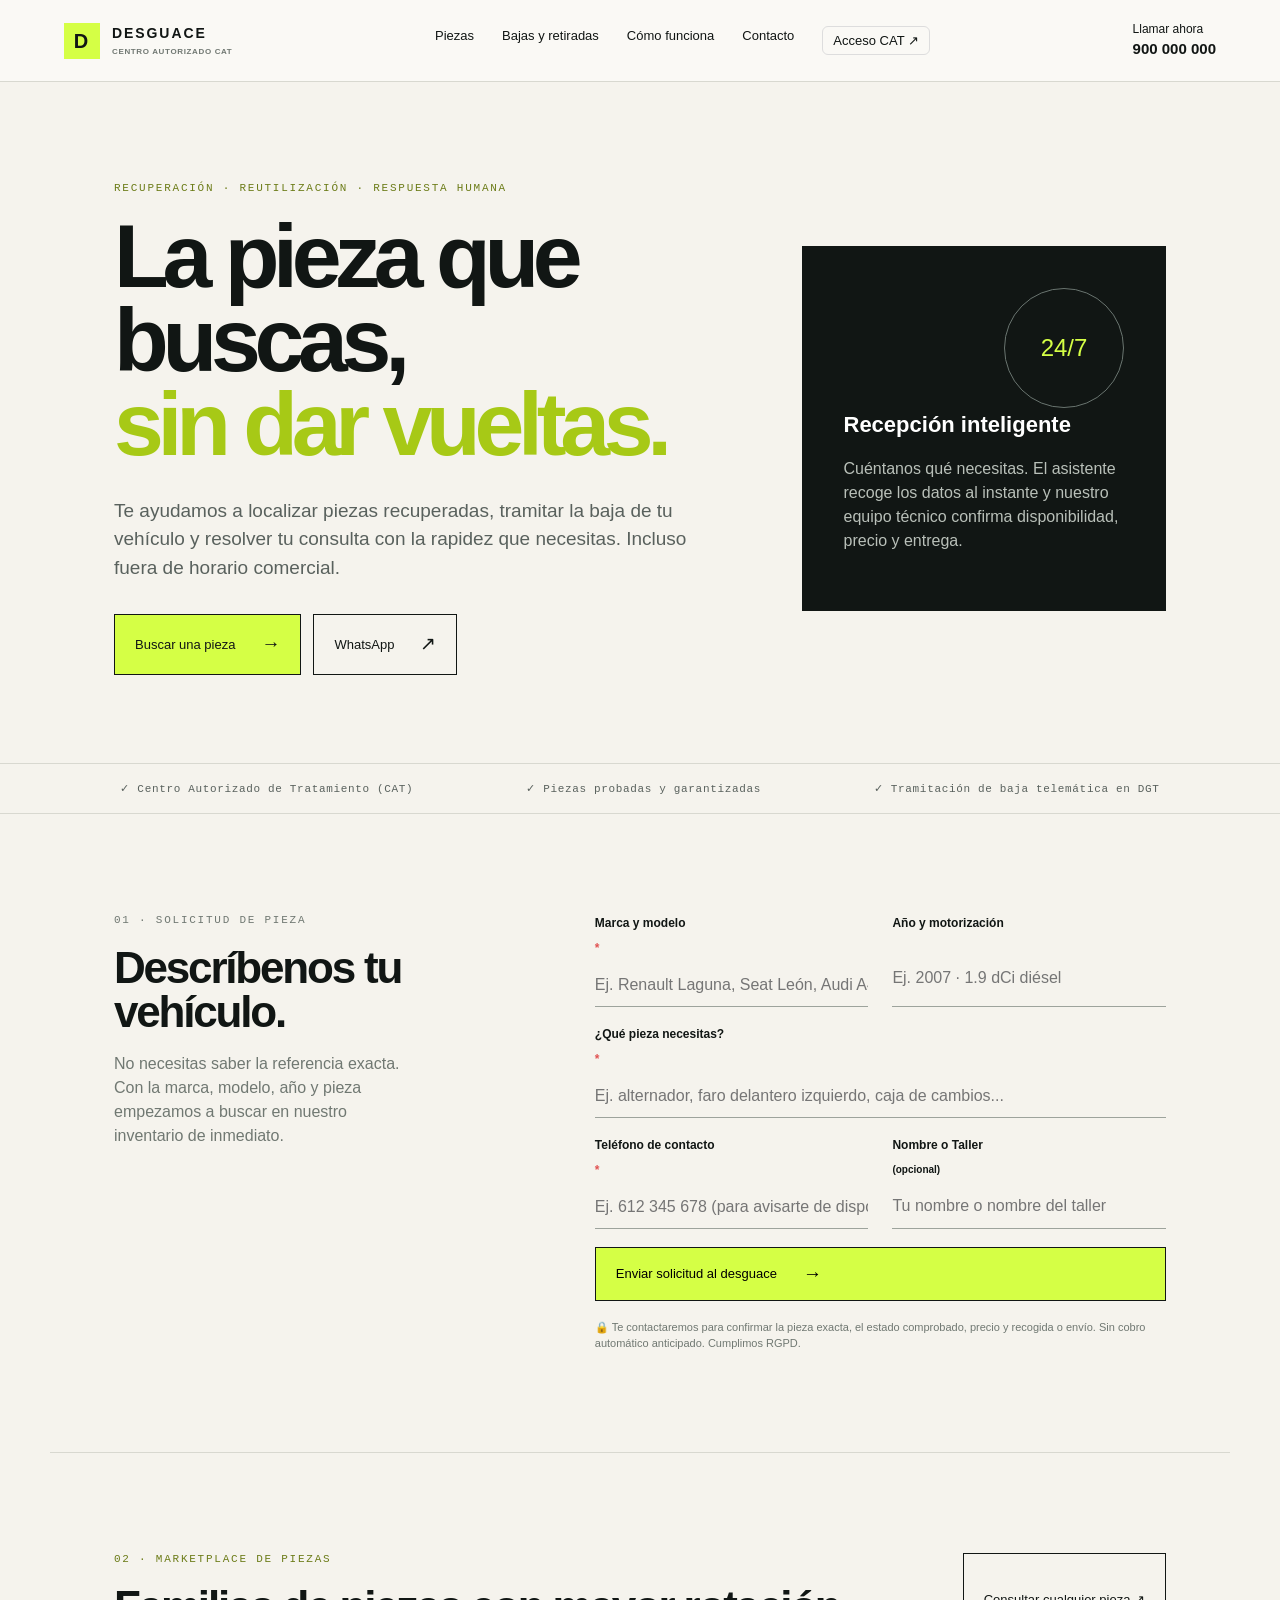
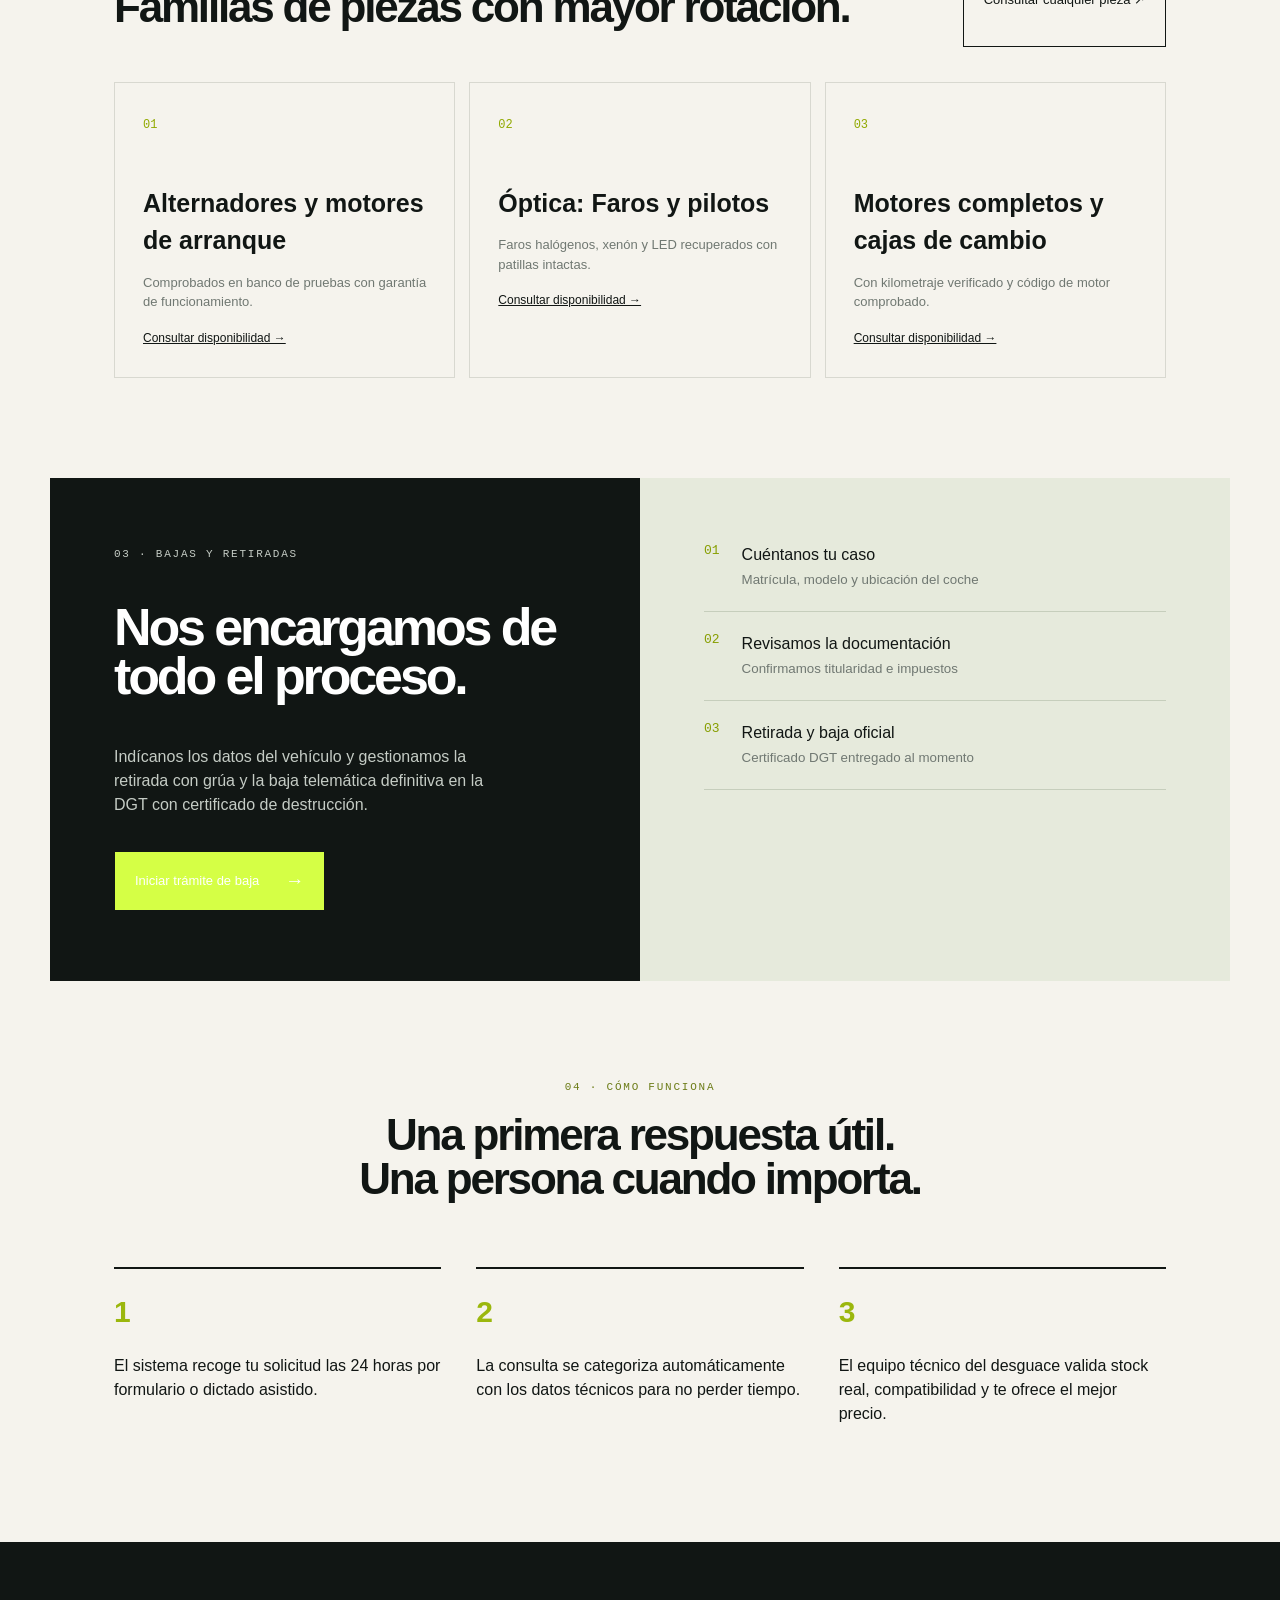
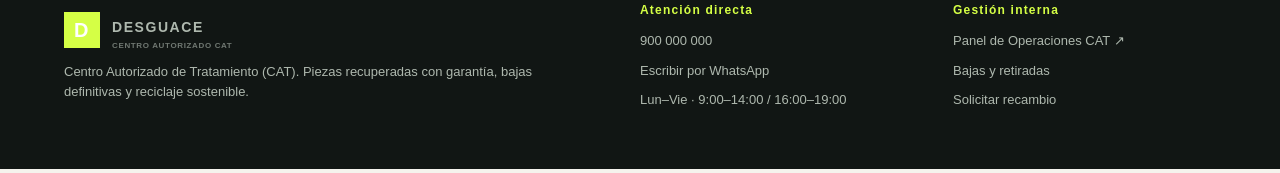
==== commit 253f21be: "feat: transformar en sistema operativo real anonimizado, backend persistente, auth y despliegue" ====
--- a/index.html
+++ b/index.html
@@ -3,24 +3,24 @@
 <head>
   <meta charset="utf-8">
   <meta name="viewport" content="width=device-width,initial-scale=1">
-  <meta name="description" content="Desguace Gómez Alén: piezas recuperadas garantizadas, bajas y retirada gratuita de vehículos con CAT autorizado.">
-  <title>Desguace Gómez Alén · Piezas recuperadas y bajas de vehículos</title>
-  <link rel="stylesheet" href="styles-public.css?v=20260911-2">
+  <meta name="description" content="DESGUACE: piezas recuperadas garantizadas, bajas y retirada gratuita de vehículos con CAT autorizado.">
+  <title>DESGUACE · Piezas recuperadas y bajas de vehículos (CAT)</title>
+  <link rel="stylesheet" href="styles-public.css?v=20260911-3">
 </head>
 <body>
 <header class="top">
   <a class="brand" href="#inicio">
     <b>D</b>
-    <span>DESGUACE<small>GÓMEZ ALÉN · OURENSE</small></span>
+    <span>DESGUACE<small>CENTRO AUTORIZADO CAT</small></span>
   </a>
   <nav>
     <a href="#piezas">Piezas</a>
     <a href="#bajas">Bajas y retiradas</a>
     <a href="#como">Cómo funciona</a>
     <a href="#contacto">Contacto</a>
-    <a href="operaciones.html" class="outline" style="border:1px solid #ddd;padding:4px 10px;border-radius:6px;text-decoration:none;">Acceso CAT ↗</a>
+    <a href="login.html" class="outline" style="border:1px solid #ddd;padding:4px 10px;border-radius:6px;text-decoration:none;">Acceso CAT ↗</a>
   </nav>
-  <a class="phone" href="tel:+34988000000">Llamar ahora <strong>988 000 000</strong></a>
+  <a class="phone" href="tel:+34900000000">Llamar ahora <strong>900 000 000</strong></a>
 </header>
 
 <main id="inicio">
@@ -31,7 +31,7 @@
       <p class="lead">Te ayudamos a localizar piezas recuperadas, tramitar la baja de tu vehículo y resolver tu consulta con la rapidez que necesitas. Incluso fuera de horario comercial.</p>
       <div class="actions">
         <a class="primary" href="#solicitar">Buscar una pieza <span>→</span></a>
-        <a class="secondary" href="https://wa.me/34988000000" target="_blank" rel="noopener">WhatsApp <span>↗</span></a>
+        <a class="secondary" href="https://wa.me/34900000000" target="_blank" rel="noopener">WhatsApp <span>↗</span></a>
       </div>
     </div>
     <div class="hero-card">
@@ -157,19 +157,19 @@
   <div>
     <a class="brand" href="#inicio">
       <b>D</b>
-      <span>DESGUACE<small>GÓMEZ ALÉN · OURENSE</small></span>
+      <span>DESGUACE<small>CENTRO AUTORIZADO CAT</small></span>
     </a>
     <p>Centro Autorizado de Tratamiento (CAT). Piezas recuperadas con garantía, bajas definitivas y reciclaje sostenible.</p>
   </div>
   <div>
     <strong>Atención directa</strong>
-    <a href="tel:+34988000000">988 000 000</a>
-    <a href="https://wa.me/34988000000" target="_blank" rel="noopener">Escribir por WhatsApp</a>
+    <a href="tel:+34900000000">900 000 000</a>
+    <a href="https://wa.me/34900000000" target="_blank" rel="noopener">Escribir por WhatsApp</a>
     <span>Lun–Vie · 9:00–14:00 / 16:00–19:00</span>
   </div>
   <div>
     <strong>Gestión interna</strong>
-    <a href="operaciones.html">Panel de Operaciones CAT</a>
+    <a href="login.html">Panel de Operaciones CAT ↗</a>
     <a href="#bajas">Bajas y retiradas</a>
     <a href="#solicitar">Solicitar recambio</a>
   </div>
